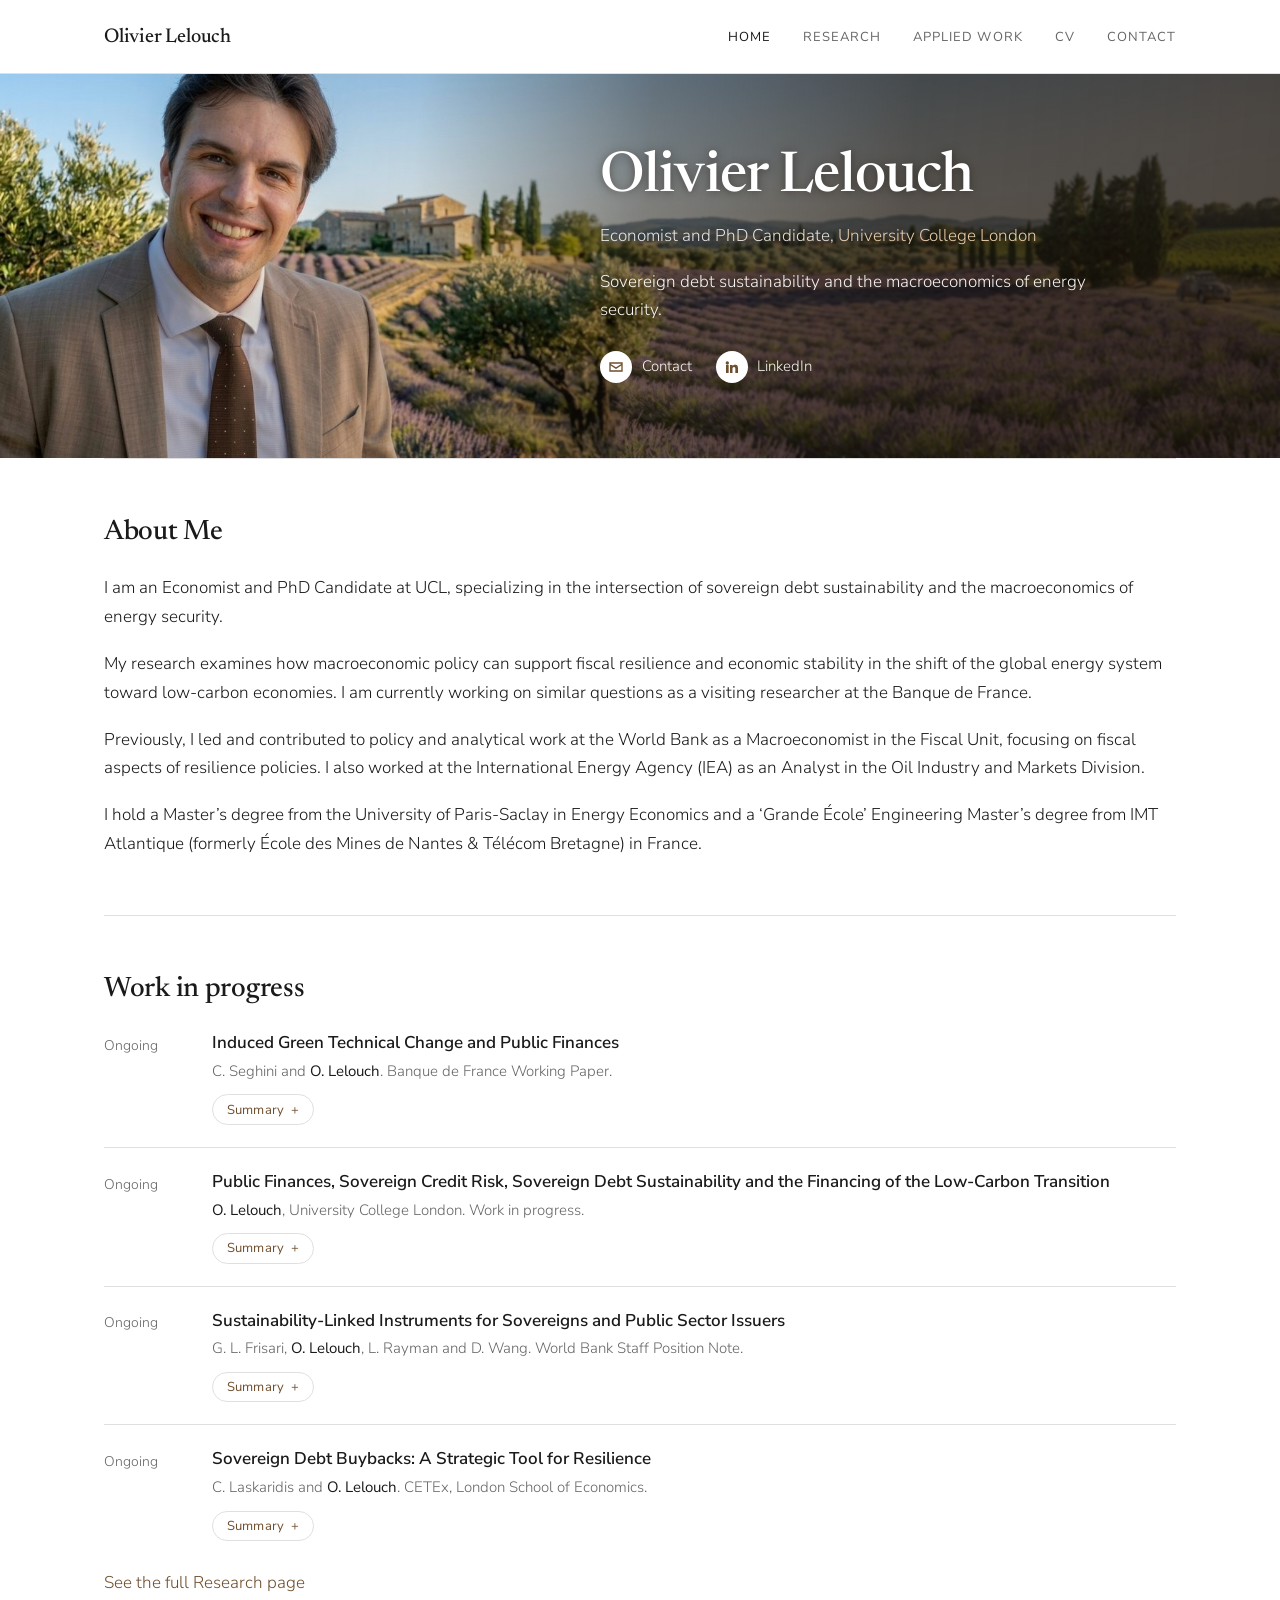
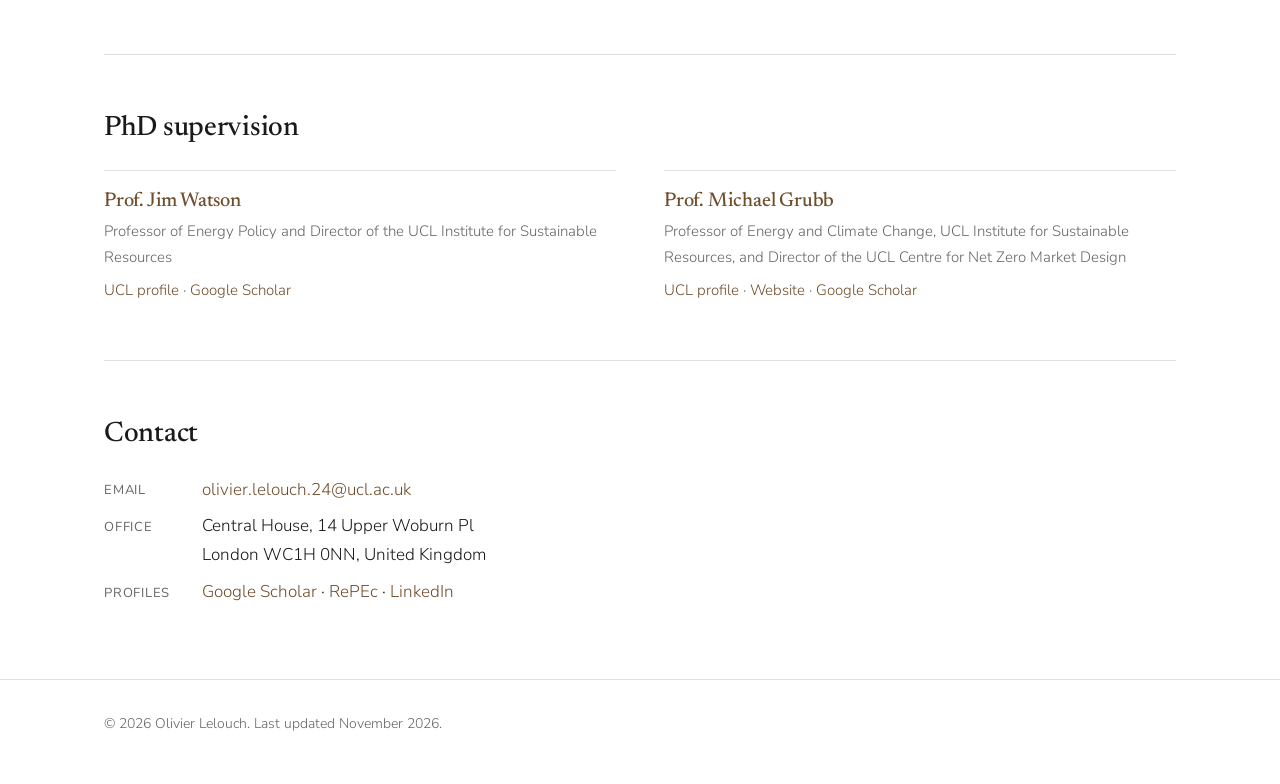
==== index.html @ c1f8f08b "Restore sole-author paper title Co-Authored-By: Claude Sonnet 5.5 <noreply@anthropic.com> Claude-Ses" ====
<!doctype html>
<html lang="en">
<head>
<meta charset="utf-8">
<meta name="viewport" content="width=device-width, initial-scale=1">
<title>Olivier Lelouch, Economist</title>
<meta name="description" content="Olivier Lelouch is an economist and PhD candidate at University College London (UCL) working on sovereign debt sustainability and the macroeconomics of energy security, formerly at the World Bank and the IEA.">
<link rel="canonical" href="https://olivierlelouch.github.io/">
<meta name="author" content="Olivier Lelouch">
<meta property="og:type" content="website">
<meta property="og:site_name" content="Olivier Lelouch">
<meta property="og:title" content="Olivier Lelouch, Economist">
<meta property="og:description" content="Olivier Lelouch is an economist and PhD candidate at University College London (UCL) working on sovereign debt sustainability and the macroeconomics of energy security, formerly at the World Bank and the IEA.">
<meta property="og:url" content="https://olivierlelouch.github.io/">
<meta property="og:image" content="https://olivierlelouch.github.io/assets/og-image.jpg">
<meta property="og:image:width" content="1200">
<meta property="og:image:height" content="630">
<meta property="og:image:alt" content="Olivier Lelouch">
<meta property="og:locale" content="en_GB">
<meta name="twitter:card" content="summary_large_image">
<link rel="icon" href="favicon.ico" sizes="48x48">
<link rel="icon" href="favicon.svg" type="image/svg+xml">
<link rel="apple-touch-icon" href="apple-touch-icon.png">
<script type="application/ld+json">
[
 {
  "@context": "https://schema.org",
  "@type": "Person",
  "@id": "https://olivierlelouch.github.io/#person",
  "name": "Olivier Lelouch",
  "url": "https://olivierlelouch.github.io/",
  "image": "https://olivierlelouch.github.io/assets/og-image.jpg",
  "jobTitle": "Economist and PhD Candidate",
  "description": "Economist working on sovereign debt sustainability and the macroeconomics of energy security.",
  "affiliation": [
   {
    "@type": "CollegeOrUniversity",
    "name": "University College London",
    "url": "https://www.ucl.ac.uk/"
   }
  ],
  "alumniOf": [
   {
    "@type": "CollegeOrUniversity",
    "name": "Université Paris-Saclay"
   },
   {
    "@type": "CollegeOrUniversity",
    "name": "IMT Atlantique"
   }
  ],
  "email": "mailto:olivier.lelouch.24@ucl.ac.uk",
  "knowsAbout": [
   "Sovereign debt sustainability",
   "Macroeconomics of the energy transition",
   "Public finance",
   "Climate finance",
   "Energy security",
   "Sovereign finance",
   "Energy economics"
  ],
  "sameAs": [
   "https://www.linkedin.com/in/olivier-lelouch",
   "https://scholar.google.com/citations?user=XMg1V5cAAAAJ"
  ]
 },
 {
  "@context": "https://schema.org",
  "@type": "WebSite",
  "name": "Olivier Lelouch",
  "url": "https://olivierlelouch.github.io/",
  "author": {
   "@id": "https://olivierlelouch.github.io/#person"
  }
 }
]
</script>
<link rel="preconnect" href="https://fonts.googleapis.com">
<link rel="preconnect" href="https://fonts.gstatic.com" crossorigin>
<link rel="stylesheet" href="https://fonts.googleapis.com/css2?family=Nunito+Sans:wght@300;400;600&family=Newsreader:opsz,wght@6..72,400;6..72,500&display=swap">
<link rel="stylesheet" href="style.css">
</head>
<body class="wide">

<div class="nav-sentinel"></div>
<header class="nav">
  <div class="frame">
    <a class="wordmark" href="index.html">Olivier Lelouch</a>
    <nav aria-label="Main">
      <a href="index.html" aria-current="page">Home</a>
      <a href="research.html">Research</a>
      <a href="applied-work.html">Applied work</a>
      <a href="cv.html">CV</a>
      <a href="#contact">Contact</a>
    </nav>
  </div>
</header>

<main>

  <section class="ribbon" aria-label="Profile">
    <img class="ribbon-bg" src="assets/photo.jpg" alt="Olivier Lelouch" width="1792" height="592">
    <div class="frame ribbon-inner">
      <div class="ribbon-text">
        <h1>Olivier Lelouch</h1>
        <p class="title">Economist and PhD Candidate, <a href="https://www.ucl.ac.uk/">University College London</a></p>
        <p class="blurb">Sovereign debt sustainability and the macroeconomics of energy security.</p>
        <div class="cta">
          <a class="icon-link" href="mailto:olivier.lelouch.24@ucl.ac.uk">
            <span class="icon" aria-hidden="true"><svg viewBox="0 0 24 24"><path d="M2 5h20v14H2V5zm2 2v.5l8 5 8-5V7H4zm16 10V9.9l-8 5-8-5V17h16z"/></svg></span>
            Contact
          </a>
          <a class="icon-link" href="https://www.linkedin.com/in/olivier-lelouch" rel="me">
            <span class="icon" aria-hidden="true"><svg viewBox="0 0 24 24"><path d="M4.98 3.5a2.5 2.5 0 11-.02 5 2.5 2.5 0 01.02-5zM3 9h4v12H3V9zm6 0h3.8v1.7h.05c.53-.95 1.83-1.95 3.75-1.95C20.5 8.75 21 11.4 21 14.3V21h-4v-5.9c0-1.4-.03-3.2-2-3.2-2 0-2.3 1.5-2.3 3.1V21H9V9z"/></svg></span>
            LinkedIn
          </a>
        </div>
      </div>
    </div>
  </section>

  <div class="frame">
    <section class="block">
      <div class="col">
        <h2>About Me</h2>
        <p>I am an Economist and PhD Candidate at UCL, specializing in the intersection of sovereign debt sustainability and the macroeconomics of energy security.</p>
        <p>My research examines how macroeconomic policy can support fiscal resilience and economic stability in the shift of the global energy system toward low-carbon economies. I am currently working on similar questions as a visiting researcher at the Banque de France.</p>
        <p>Previously, I led and contributed to policy and analytical work at the World Bank as a Macroeconomist in the Fiscal Unit, focusing on fiscal aspects of resilience policies. I also worked at the International Energy Agency (IEA) as an Analyst in the Oil Industry and Markets Division.</p>
        <p>I hold a Master’s degree from the University of Paris-Saclay in Energy Economics and a ‘Grande École’ Engineering Master’s degree from IMT Atlantique (formerly École des Mines de Nantes &amp; Télécom Bretagne) in France.</p>
      </div>
    </section>

    <section class="block">
      <div class="col">
        <h2>Work in progress</h2>
        <ul class="pubs">
          <li>
            <span class="pub-year">Ongoing</span>
            <div class="pub-body">
              <h3>Induced Green Technical Change and Public Finances</h3>
              <p class="pub-meta">C. Seghini and <span class="me">O. Lelouch</span>. Banque de France Working Paper.</p>
              <details class="pub-more"><summary>Summary</summary><p class="pub-summary">Studies how endogenous green technical change shapes a shift in the energy mix, and what that shift does to public finances and sovereign risk. It compares policies that encourage green research and development directly, through subsidies, tax credits and public R&amp;D, with those that do so indirectly, through the carbon price, deployment subsidies and the use of carbon revenue. The starting point is the estimated closed-economy New Keynesian model of Seghini and Dees (2026), which includes green and fossil energy and sovereign default risk; the experiment replaces its temporary carbon tax shock with a permanent increase in the carbon tax from one steady state to another. The extension is designed to be portable, adding few enough equations to carry over to GMMET, the institutional benchmark model.</p></details>
            </div>
          </li>
          <li>
            <span class="pub-year">Ongoing</span>
            <div class="pub-body">
              <h3>Public Finances, Sovereign Credit Risk, Sovereign Debt Sustainability and the Financing of the Low-Carbon Transition</h3>
              <p class="pub-meta"><span class="me">O. Lelouch</span>, University College London. Work in progress.</p>
              <details class="pub-more"><summary>Summary</summary><p class="pub-summary">The MINDSET model is structurally designed for capturing transmission channels and transition risks associated with energy policy shifts. It combines the strengths of input-output analysis with those of a demand-led macro-econometric model: the multi-regional input-output network links sectors and regions, while the macro-econometric equations determine the behavioural dynamics of final demand. MINDSET captures most economic costs associated with energy and carbon policies, the overall financial impact through credit availability, and macroeconomic impacts through losses in aggregate demand. It is enhanced with a sovereign debt default model, based on Bassa and Cont (2025) and Seghini and Dees (2025), in which sovereign default probability spreads through the economy via a feedback loop in the private sector lending rate. Carbon pricing policies and public energy investment are assessed.</p></details>
            </div>
          </li>
          <li>
            <span class="pub-year">Ongoing</span>
            <div class="pub-body">
              <h3>Sustainability-Linked Instruments for Sovereigns and Public Sector Issuers</h3>
              <p class="pub-meta">G. L. Frisari, <span class="me">O. Lelouch</span>, L. Rayman and D. Wang. World Bank Staff Position Note.</p>
              <details class="pub-more"><summary>Summary</summary><p class="pub-summary">Sets out the World Bank&rsquo;s approach to assessing and structuring sustainability-linked finance, in which financial terms depend on the issuer meeting environmental, social or governance targets rather than on how the proceeds are spent. The note weighs the flexibility these instruments offer fiscally constrained sovereigns against their structuring costs and their risk of fragmenting the yield curve, and identifies the preconditions for successful issuance. It then covers the selection of financially material indicators and ambitious targets, credit enhancement and payoff design, drawing on examples from Chile, Uruguay and Barbados.</p></details>
            </div>
          </li>
          <li>
            <span class="pub-year">Ongoing</span>
            <div class="pub-body">
              <h3>Sovereign Debt Buybacks: A Strategic Tool for Resilience</h3>
              <p class="pub-meta">C. Laskaridis and <span class="me">O. Lelouch</span>. CETEx, London School of Economics.</p>
              <details class="pub-more"><summary>Summary</summary><p class="pub-summary">Sovereign debt buybacks have returned to the agenda as a response to debt distress in low- and middle-income countries, and new types of buyback such as debt swaps, including recent deals in Ecuador and Barbados, are at their core buyback transactions financed with guarantees from multilateral development banks. As scrutiny of these swaps grows, the paper draws on decades of experience with sovereign debt buybacks to extract lessons on their potential effectiveness and pitfalls.</p></details>
            </div>
          </li>
        </ul>
        <p style="margin-top:1.75rem"><a href="research.html">See the full Research page</a></p>
      </div>
    </section>

    <section class="block">
      <div class="col">
        <h2>PhD supervision</h2>
        <ul class="people">
          <li>
            <h3><a href="https://profiles.ucl.ac.uk/67127-jim-watson" target="_blank" rel="noopener">Prof. Jim Watson</a></h3>
            <p class="person-role">Professor of Energy Policy and Director of the UCL Institute for Sustainable Resources</p>
            <p class="person-links"><a href="https://profiles.ucl.ac.uk/67127-jim-watson" target="_blank" rel="noopener">UCL profile</a> · <a href="https://scholar.google.com/citations?user=S2Cl1UgAAAAJ&amp;hl=en" target="_blank" rel="noopener">Google Scholar</a></p>
          </li>
          <li>
            <h3><a href="https://profiles.ucl.ac.uk/45238-michael-grubb" target="_blank" rel="noopener">Prof. Michael Grubb</a></h3>
            <p class="person-role">Professor of Energy and Climate Change, UCL Institute for Sustainable Resources, and Director of the UCL Centre for Net Zero Market Design</p>
            <p class="person-links"><a href="https://profiles.ucl.ac.uk/45238-michael-grubb" target="_blank" rel="noopener">UCL profile</a> · <a href="https://profmichaelgrubb.com/" target="_blank" rel="noopener">Website</a> · <a href="https://scholar.google.com/citations?user=1Fp2oo0AAAAJ&amp;hl=en" target="_blank" rel="noopener">Google Scholar</a></p>
          </li>
        </ul>
      </div>
    </section>

    <section class="block" id="contact">
      <div class="col">
        <h2>Contact</h2>
        <dl class="facts">
          <dt>Email</dt><dd><a href="mailto:olivier.lelouch.24@ucl.ac.uk">olivier.lelouch.24@ucl.ac.uk</a></dd>
          <dt>Office</dt><dd>Central House, 14 Upper Woburn Pl<br>London WC1H 0NN, United Kingdom</dd>
          <dt>Profiles</dt><dd><a href="https://scholar.google.com/citations?hl=en&amp;user=XMg1V5cAAAAJ" rel="me">Google Scholar</a> · <a href="#">RePEc</a> · <a href="https://www.linkedin.com/in/olivier-lelouch" rel="me">LinkedIn</a></dd>
        </dl>
      </div>
    </section>
  </div>

</main>

<footer class="footer">
  <div class="frame">© 2026 Olivier Lelouch. Last updated November 2026.</div>
</footer>

<script src="site.js"></script>
</body>
</html>
---- style.css ----
/* ── Tokens ── */
:root {
  --bg: #ffffff;
  --fg: #1a1a1a;
  --muted: #666666;
  --rule: #e0e0e0;
  /* Accent keyed to the suit in the hero photograph (sampled ~#ad8766, hue 28),
     darkened until it clears 7:1 against white so links stay easy to read. */
  --link: #6f4e2d;
  --serif: "Newsreader", Georgia, "Times New Roman", serif;
  --sans: "Nunito Sans", "Avenir Next", Avenir, "Helvetica Neue", Arial, sans-serif;
  color-scheme: light;
}

* { box-sizing: border-box; }
html {
  -webkit-text-size-adjust: 100%;
  scroll-behavior: smooth;
  /* keeps anchor targets clear of the sticky ribbon */
  scroll-padding-top: 6rem;
}
body {
  margin: 0;
  background: var(--bg);
  color: var(--fg);
  font-family: var(--sans);
  font-size: 1.0625rem;
  font-weight: 300;
  line-height: 1.7;
  -webkit-font-smoothing: antialiased;
}
a { color: var(--link); text-decoration: none; }
a:hover { text-decoration: underline; text-underline-offset: 2px; }
a:focus-visible { outline: 2px solid var(--link); outline-offset: 2px; }

/* Outer page frame and inner text column */
.frame { max-width: 71rem; margin: 0 auto; padding-inline: 2rem; }
.col { max-width: 50rem; }
/* Research and Policy lists use the full frame width */
.wide .col { max-width: none; }

/* ── Navigation ribbon ── */
.nav {
  position: sticky;
  top: 0;
  z-index: 20;
  background: var(--bg);
  border-bottom: 1px solid var(--rule);
  transition: box-shadow 0.3s ease;
}
.nav.scrolled { box-shadow: 0 2px 16px rgba(0, 0, 0, 0.09); }
/* sentinel sits above the ribbon; when it scrolls out, the shadow comes in */
.nav-sentinel { height: 1px; }
.nav .frame {
  display: flex;
  flex-wrap: wrap;
  align-items: center;
  justify-content: space-between;
  gap: 0.5rem 2rem;
  min-height: 4.5rem;
  padding-block: 1rem;
}
.wordmark {
  font-family: var(--serif);
  font-size: 1.25rem;
  font-weight: 500;
  color: var(--fg);
  letter-spacing: -0.01em;
}
.wordmark:hover { text-decoration: none; }
.nav nav {
  display: flex;
  flex-wrap: wrap;
  gap: 0.4rem 2rem;
  font-size: 0.8125rem;
  font-weight: 400;
  text-transform: uppercase;
  letter-spacing: 0.08em;
}
.nav nav a { color: var(--muted); }
.nav nav a:hover { color: var(--fg); text-decoration: none; }
.nav nav a[aria-current="page"] { color: var(--fg); }

/* ── Hero ── */
/* The photograph is a wide scene (1792x592, about 3:1), so it fills the band
   and the words sit over the lavender on the right. A scrim darkens only that
   side and stays clear over him on the left. At a 1280px window the photo's
   own proportions give about 423px against the band's 384px, so a strip of
   lavender is trimmed off the bottom;
   wider windows lose some of the bottom, never the top. */
.ribbon {
  position: relative;
  isolation: isolate;
  overflow: hidden;
  background: #140e09;
  color: #ffffff;
}
.ribbon-bg {
  position: absolute;
  inset: 0;
  z-index: -2;
  width: 100%;
  height: 100%;
  object-fit: cover;
  /* pinned to the top left: his hair touches the source's top edge and his
     shoulder its left edge, so any trimming comes off the right or bottom */
  object-position: left top;
  display: block;
}
/* the background behind the words is lightly blurred, to about the softness
   of the out-of-focus scenery on the left, ramping in from the
   middle so he stays sharp on the left; it sits under the scrim */
.ribbon::before {
  content: "";
  position: absolute;
  inset: 0;
  z-index: -1;
  -webkit-backdrop-filter: blur(0.8px);
  backdrop-filter: blur(0.8px);
  -webkit-mask-image: linear-gradient(90deg, transparent 38%, #000 60%);
  mask-image: linear-gradient(90deg, transparent 38%, #000 60%);
}
.ribbon::after {
  content: "";
  position: absolute;
  inset: 0;
  z-index: -1;
  background: linear-gradient(95deg,
    rgba(26, 18, 11, 0) 0%,
    rgba(26, 18, 11, 0.1) 32%,
    rgba(26, 18, 11, 0.5) 50%,
    rgba(26, 18, 11, 0.72) 70%,
    rgba(26, 18, 11, 0.78) 100%);
}
.ribbon-inner {
  display: grid;
  grid-template-columns: 1fr minmax(0, 36rem);
  align-items: center;
  /* 384px up to a typical laptop; on bigger screens the band grows with the
     window so the photo isn't zoomed into a close-up of his face */
  min-height: clamp(24rem, 22vw, 36rem);
}
.ribbon-text {
  grid-column: 2;
  min-width: 0;
  padding-block: 2.5rem;
  text-shadow: 0 1px 10px rgba(26, 18, 11, 0.5);
}
.ribbon-text h1 {
  font-family: var(--serif);
  font-size: 3.5rem;
  font-weight: 500;
  line-height: 1.06;
  letter-spacing: -0.015em;
  margin: 0 0 0.9rem;
  color: #ffffff;
  text-wrap: balance;
}
.ribbon-text .title {
  font-size: 1.0625rem;
  line-height: 1.5;
  color: rgba(255, 255, 255, 0.86);
  margin: 0 0 1.25rem;
}
/* the one link in the band: a light lavender, since the navy-on-white accent
   would disappear against the photograph */
.ribbon-text .title a { color: #e8cdaa; }
.ribbon-text .blurb {
  font-size: 1.0625rem;
  line-height: 1.6;
  color: rgba(255, 255, 255, 0.95);
  margin: 0;
  max-width: 34rem;
}

.cta {
  display: flex;
  flex-wrap: wrap;
  align-items: center;
  gap: 1.5rem;
  margin-top: 1.75rem;
}
.icon-link {
  display: inline-flex;
  align-items: center;
  gap: 0.6rem;
  color: rgba(255, 255, 255, 0.95);
  font-size: 0.9375rem;
}
.icon-link:hover { color: #ffffff; text-decoration: none; }
.icon-link .icon {
  flex: none;
  width: 2rem;
  height: 2rem;
  border-radius: 50%;
  background: #ffffff;
  display: inline-flex;
  align-items: center;
  justify-content: center;
}
.icon-link .icon svg { width: 1rem; height: 1rem; fill: var(--link); display: block; }

/* ── Sections ── */
section.block {
  border-top: 1px solid var(--rule);
  padding-block: 3.5rem;
}
section.block:last-of-type { padding-bottom: 4.5rem; }
h2 {
  font-family: var(--serif);
  font-size: 1.75rem;
  font-weight: 500;
  line-height: 1.25;
  letter-spacing: -0.01em;
  margin: 0 0 1.5rem;
  text-wrap: balance;
}
h3 { font-size: 1.0625rem; font-weight: 600; margin: 0; line-height: 1.4; }
p { margin: 0 0 1.125rem; }
p:last-child { margin-bottom: 0; }
.placeholder { color: var(--muted); font-style: italic; }

/* Expertise — plain stacked lines, no bullets */
.expertise { list-style: none; margin: 0; padding: 0; }
.expertise li {
  border-bottom: 1px solid var(--rule);
  padding-block: 0.875rem;
  font-size: 1.0625rem;
}
.expertise li:first-child { padding-top: 0; }
.expertise li:last-child { border-bottom: none; }

/* Publications — year label left, title and meta right */
.pubs { list-style: none; margin: 0; padding: 0; }
.pubs li {
  display: grid;
  grid-template-columns: 5rem 1fr;
  gap: 0 1.75rem;
  border-bottom: 1px solid var(--rule);
  padding-block: 1.375rem;
}
.pubs li:first-child { padding-top: 0; }
.pubs li:last-child { border-bottom: none; padding-bottom: 0; }
.pub-year {
  font-size: 0.875rem;
  color: var(--muted);
  font-variant-numeric: tabular-nums;
  padding-top: 0.2em;
}
.pub-body { min-width: 0; }
.pub-body h3 a { color: var(--fg); }
.pub-body h3 a:hover { color: var(--link); }
.pub-meta { color: var(--muted); font-size: 0.9375rem; margin: 0.25rem 0 0; }
.pub-links {
  display: flex;
  flex-wrap: wrap;
  gap: 0.25rem 1.25rem;
  font-size: 0.875rem;
  margin: 0.5rem 0 0;
}
.pub-meta .me { color: var(--fg); font-weight: 400; }
.pub-summary { margin: 0.625rem 0 0; font-size: 0.9375rem; line-height: 1.6; }
.pubs.with-covers li { grid-template-columns: 5rem 5.5rem 1fr; }
.pub-cover { display: block; align-self: start; }
.pub-cover img {
  display: block;
  width: 100%;
  height: auto;
  border: 1px solid var(--rule);
  box-shadow: 0 1px 4px rgba(0, 0, 0, 0.08);
  transition: box-shadow 0.2s ease;
}
.pub-cover:hover img { box-shadow: 0 3px 12px rgba(0, 0, 0, 0.16); }
.pub-cover-missing {
  aspect-ratio: 1 / 1.414;
  border: 1px dashed var(--rule);
  display: flex;
  align-items: center;
  justify-content: center;
  font-size: 0.75rem;
}
.pub-trans { font-weight: 300; color: var(--muted); }
.pub-body details { margin-top: 0.5rem; }
.pub-body summary { cursor: pointer; color: var(--link); font-size: 0.875rem; }
.pub-body details p { margin: 0.625rem 0 0; font-size: 0.9375rem; }

/* Named people (PhD supervisors) — side by side, no card chrome */
.people {
  list-style: none;
  margin: 0;
  padding: 0;
  display: grid;
  grid-template-columns: repeat(auto-fit, minmax(16rem, 1fr));
  gap: 1.5rem 3rem;
}
.people li {
  border-top: 1px solid var(--rule);
  padding-top: 1rem;
}
.people h3 {
  font-family: var(--serif);
  font-size: 1.25rem;
  font-weight: 500;
  letter-spacing: -0.01em;
}
.person-role {
  margin: 0.25rem 0 0;
  font-size: 0.9375rem;
  color: var(--muted);
}
.person-links {
  margin: 0.5rem 0 0;
  font-size: 0.9375rem;
  color: var(--muted);
}

/* Dated entries (teaching, CV) — the label column takes a term as well as a year */
.entries { list-style: none; margin: 0; padding: 0; }
.entries li {
  display: grid;
  grid-template-columns: 9.5rem 1fr;
  gap: 0 1.75rem;
  border-bottom: 1px solid var(--rule);
  padding-block: 1.125rem;
}
.entries li:first-child { padding-top: 0; }
.entries li:last-child { border-bottom: none; padding-bottom: 0; }
.entry-year {
  font-size: 1rem;
  color: var(--muted);
  font-variant-numeric: tabular-nums;
  padding-top: 0.15em;
}
.entry-body { min-width: 0; }
.entry-body h3 { font-size: 1.1875rem; }
.entry-body .where { color: var(--muted); font-size: 1.0625rem; margin: 0.25rem 0 0; }
/* short bullet points under a CV entry; they sit inside .entries li, so they
   undo its grid, rule and padding */
.entries .entry-notes { margin: 0.5rem 0 0; padding-left: 1.1rem; font-size: 1.0625rem; }
.entries .entry-notes li { display: list-item; border: 0; padding: 0; margin: 0.2rem 0 0; }

.button {
  display: inline-block;
  padding: 0.6rem 1.25rem;
  border: 1px solid var(--link);
  color: var(--link);
  font-size: 0.875rem;
  letter-spacing: 0.04em;
  text-transform: uppercase;
}
.button:hover { background: var(--link); color: #ffffff; text-decoration: none; }
.button.placeholder { border-color: var(--rule); color: var(--muted); font-style: italic; text-transform: none; letter-spacing: 0; cursor: default; }

/* Contact facts */
.facts {
  display: grid;
  grid-template-columns: max-content 1fr;
  gap: 0.5rem 2rem;
  margin: 0;
  font-size: 1.0625rem;
}
.facts dt {
  font-size: 0.8125rem;
  font-weight: 400;
  text-transform: uppercase;
  letter-spacing: 0.06em;
  color: var(--muted);
  padding-top: 0.3em;
}
.facts dd { margin: 0; overflow-wrap: anywhere; }

/* Inner page heading */
.page-head { padding-block: 3.5rem 0; }
.page-head h1 {
  font-family: var(--serif);
  font-size: 2.75rem;
  font-weight: 400;
  line-height: 1.1;
  letter-spacing: -0.015em;
  margin: 0 0 0.75rem;
}
.page-head .lede { font-size: 1.125rem; color: var(--muted); margin: 0; }

/* ── Footer ── */
.footer {
  border-top: 1px solid var(--rule);
  color: var(--muted);
  font-size: 0.875rem;
}
.footer .frame { padding-block: 2rem 3rem; }

/* ── Responsive ── */
/* Big screens: everything is sized in rem, so raising the base size scales
   the whole layout, column width and type together, instead of leaving a
   1136px column marooned in the middle of the monitor. Media queries in rem
   still measure against the browser default, so the phone layouts are
   unaffected. */
@media (min-width: 1600px) { html { font-size: 112.5%; } }
@media (min-width: 2200px) { html { font-size: 125%; } }
@media (max-width: 60rem) {
  .ribbon-inner { grid-template-columns: 1fr minmax(0, 28rem); min-height: 20rem; }
  .ribbon-text h1 { font-size: 2.875rem; }
}
@media (max-width: 46rem) {
  .frame { padding-inline: 1.5rem; }
  .ribbon-inner {
    grid-template-columns: 1fr;
    align-items: end;
    /* tall enough that the words sit under him rather than across his face;
       below that height the text block rides up over it */
    min-height: 33rem;
  }
  .ribbon-text { grid-column: 1; padding-block: 2rem 2.5rem; }
  /* no room beside him on a phone, so the scrim runs bottom-up instead */
  .ribbon-bg { object-position: 7% center; }
  .ribbon::before { display: none; }
  .ribbon::after {
    background: linear-gradient(180deg,
      rgba(26, 18, 11, 0.15) 0%,
      rgba(26, 18, 11, 0.5) 45%,
      rgba(26, 18, 11, 0.84) 100%);
  }
  .ribbon-text h1 { font-size: 2.375rem; }
  section.block { padding-block: 2.75rem; }
  h2 { font-size: 1.5rem; }
  .page-head h1 { font-size: 2.125rem; }
  .pubs li, .entries li, .pubs.with-covers li { grid-template-columns: 1fr; gap: 0.35rem; }
  .pub-cover { width: 6rem; margin-block: 0.25rem 0.5rem; }
  .pub-year, .entry-year { padding-top: 0; }
  .facts { grid-template-columns: 1fr; gap: 0.15rem; }
  .facts dt { padding-top: 0.75rem; }
}
@media (max-width: 28rem) {
  .ribbon-text h1 { font-size: 2rem; }
}

@media (prefers-reduced-motion: reduce) {
  html { scroll-behavior: auto; }
  .nav, .button { transition: none; }
}

/* "Summary" toggle under each Research / Applied work entry */
.pub-body details.pub-more { margin-top: 0.625rem; }
.pub-more summary {
  display: inline-flex;
  align-items: center;
  gap: 0.4rem;
  list-style: none;
  border: 1px solid var(--rule);
  border-radius: 999px;
  padding: 0.2rem 0.85rem;
  font-size: 0.8125rem;
  font-weight: 400;
  letter-spacing: 0.02em;
  color: var(--link);
  user-select: none;
}
.pub-more summary::-webkit-details-marker { display: none; }
.pub-more summary::after { content: "+"; }
.pub-more[open] summary::after { content: "\2013"; }
.pub-more summary:hover { border-color: var(--link); }
.pub-more .pub-summary { margin-top: 0.625rem; }
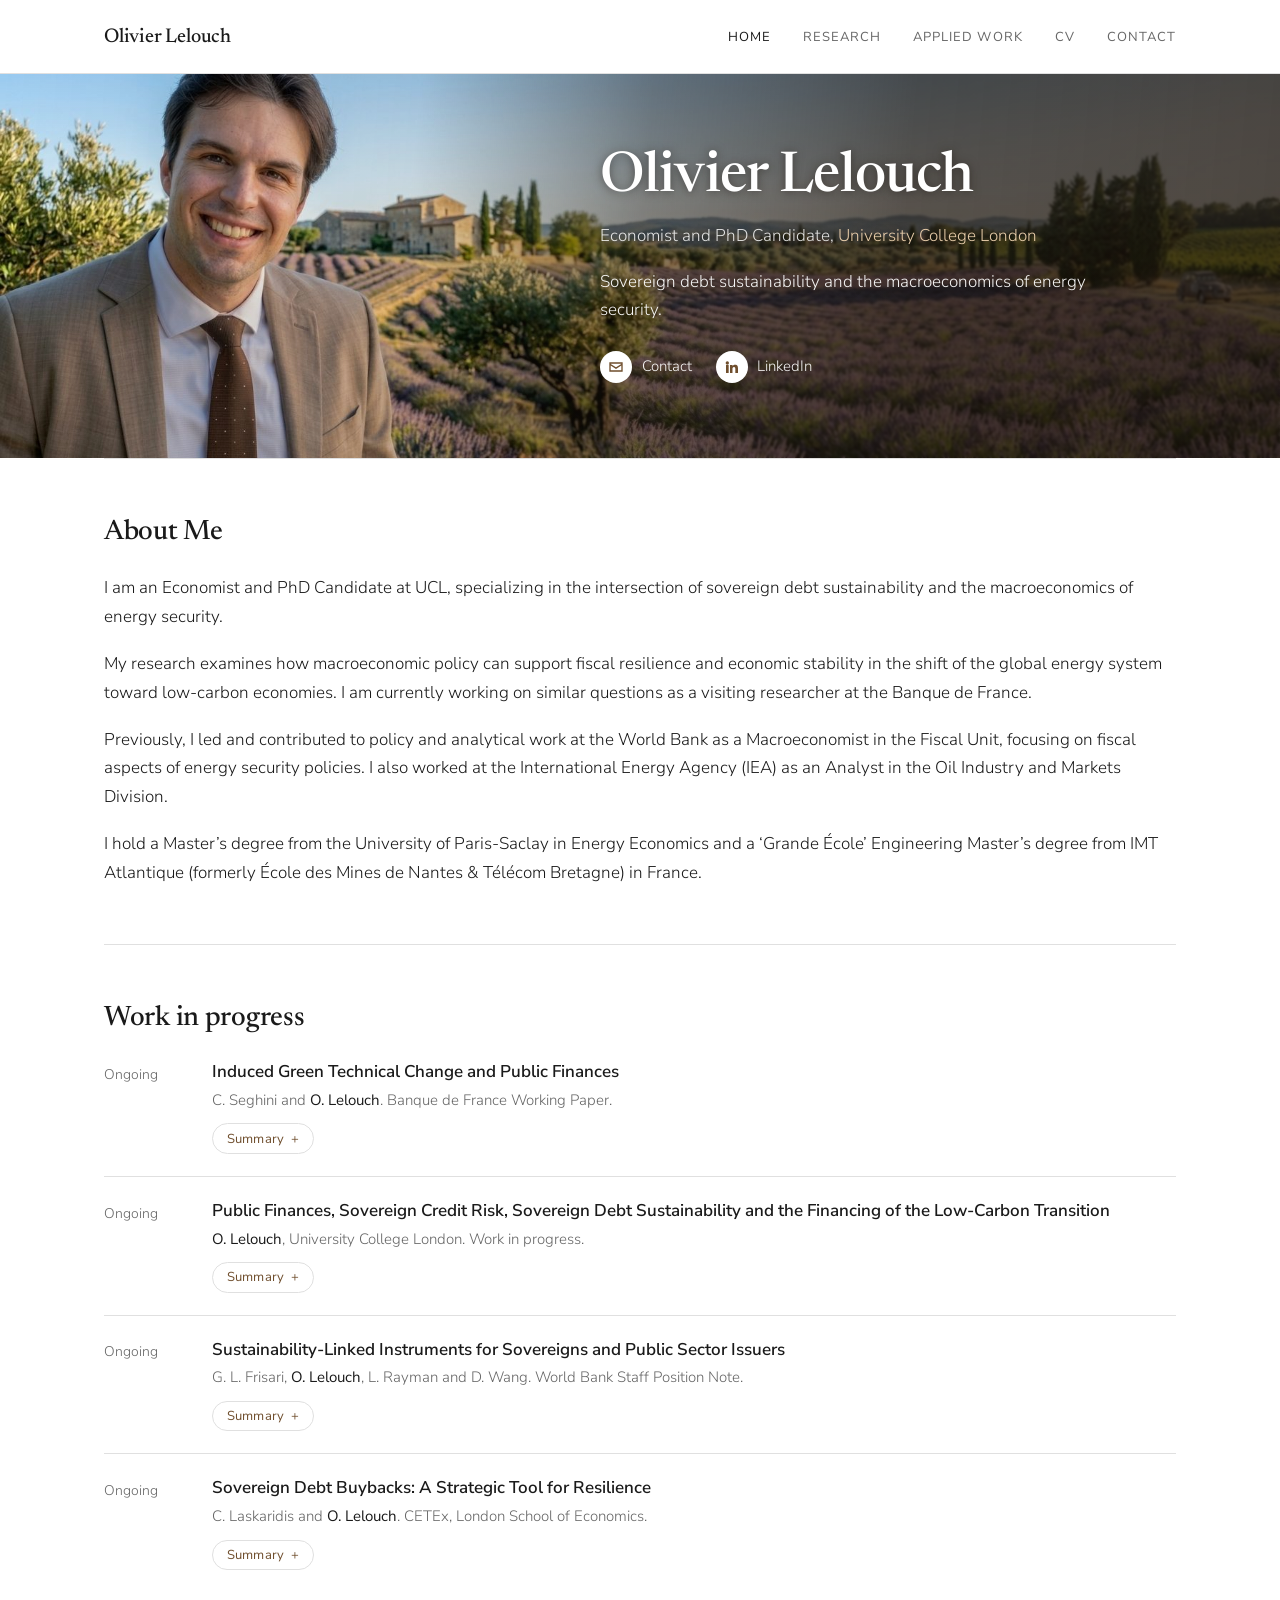
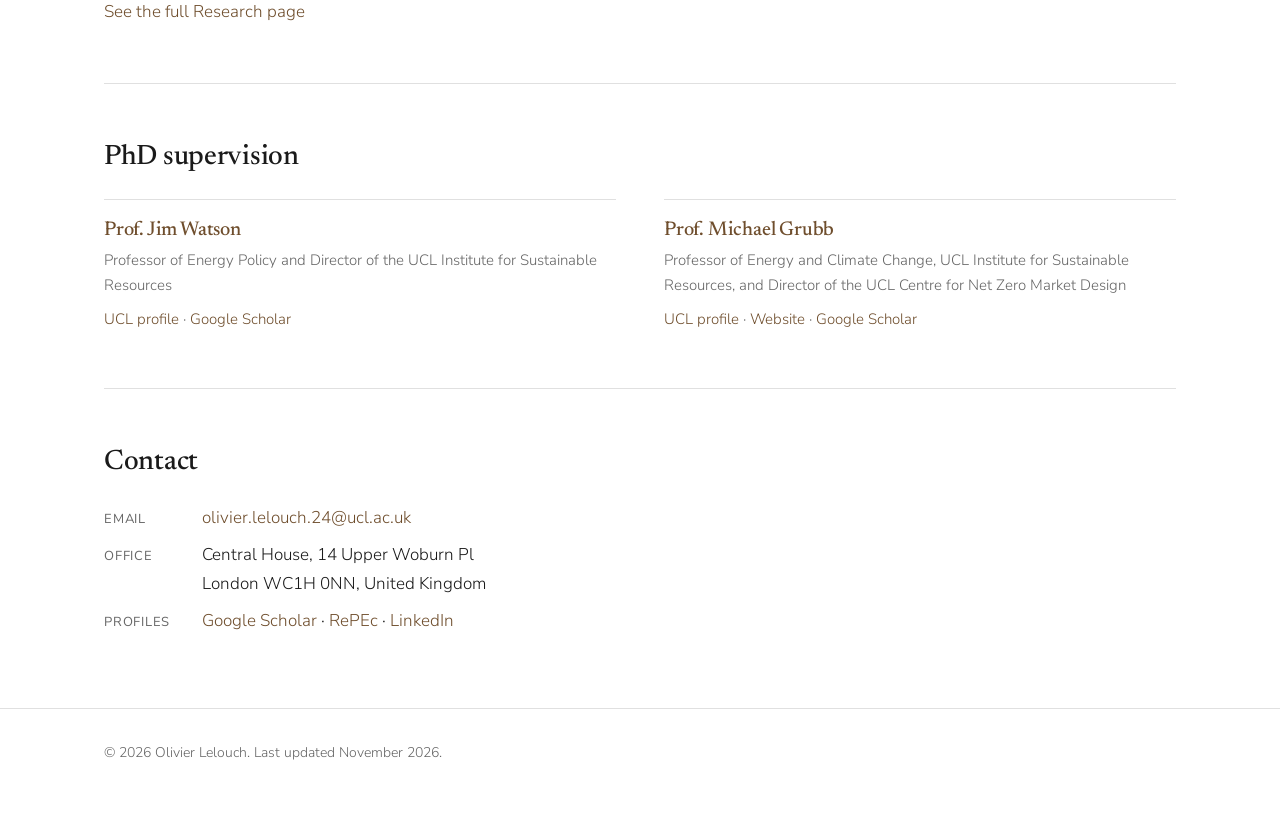
==== commit 99f6f7c7: "Say 'energy security policies' in the About Me Co-Authored-By: Claude Sonnet 5.5 <noreply@anthropic." ====
--- a/index.html
+++ b/index.html
@@ -125,7 +125,7 @@
         <h2>About Me</h2>
         <p>I am an Economist and PhD Candidate at UCL, specializing in the intersection of sovereign debt sustainability and the macroeconomics of energy security.</p>
         <p>My research examines how macroeconomic policy can support fiscal resilience and economic stability in the shift of the global energy system toward low-carbon economies. I am currently working on similar questions as a visiting researcher at the Banque de France.</p>
-        <p>Previously, I led and contributed to policy and analytical work at the World Bank as a Macroeconomist in the Fiscal Unit, focusing on fiscal aspects of resilience policies. I also worked at the International Energy Agency (IEA) as an Analyst in the Oil Industry and Markets Division.</p>
+        <p>Previously, I led and contributed to policy and analytical work at the World Bank as a Macroeconomist in the Fiscal Unit, focusing on fiscal aspects of energy security policies. I also worked at the International Energy Agency (IEA) as an Analyst in the Oil Industry and Markets Division.</p>
         <p>I hold a Master’s degree from the University of Paris-Saclay in Energy Economics and a ‘Grande École’ Engineering Master’s degree from IMT Atlantique (formerly École des Mines de Nantes &amp; Télécom Bretagne) in France.</p>
       </div>
     </section>
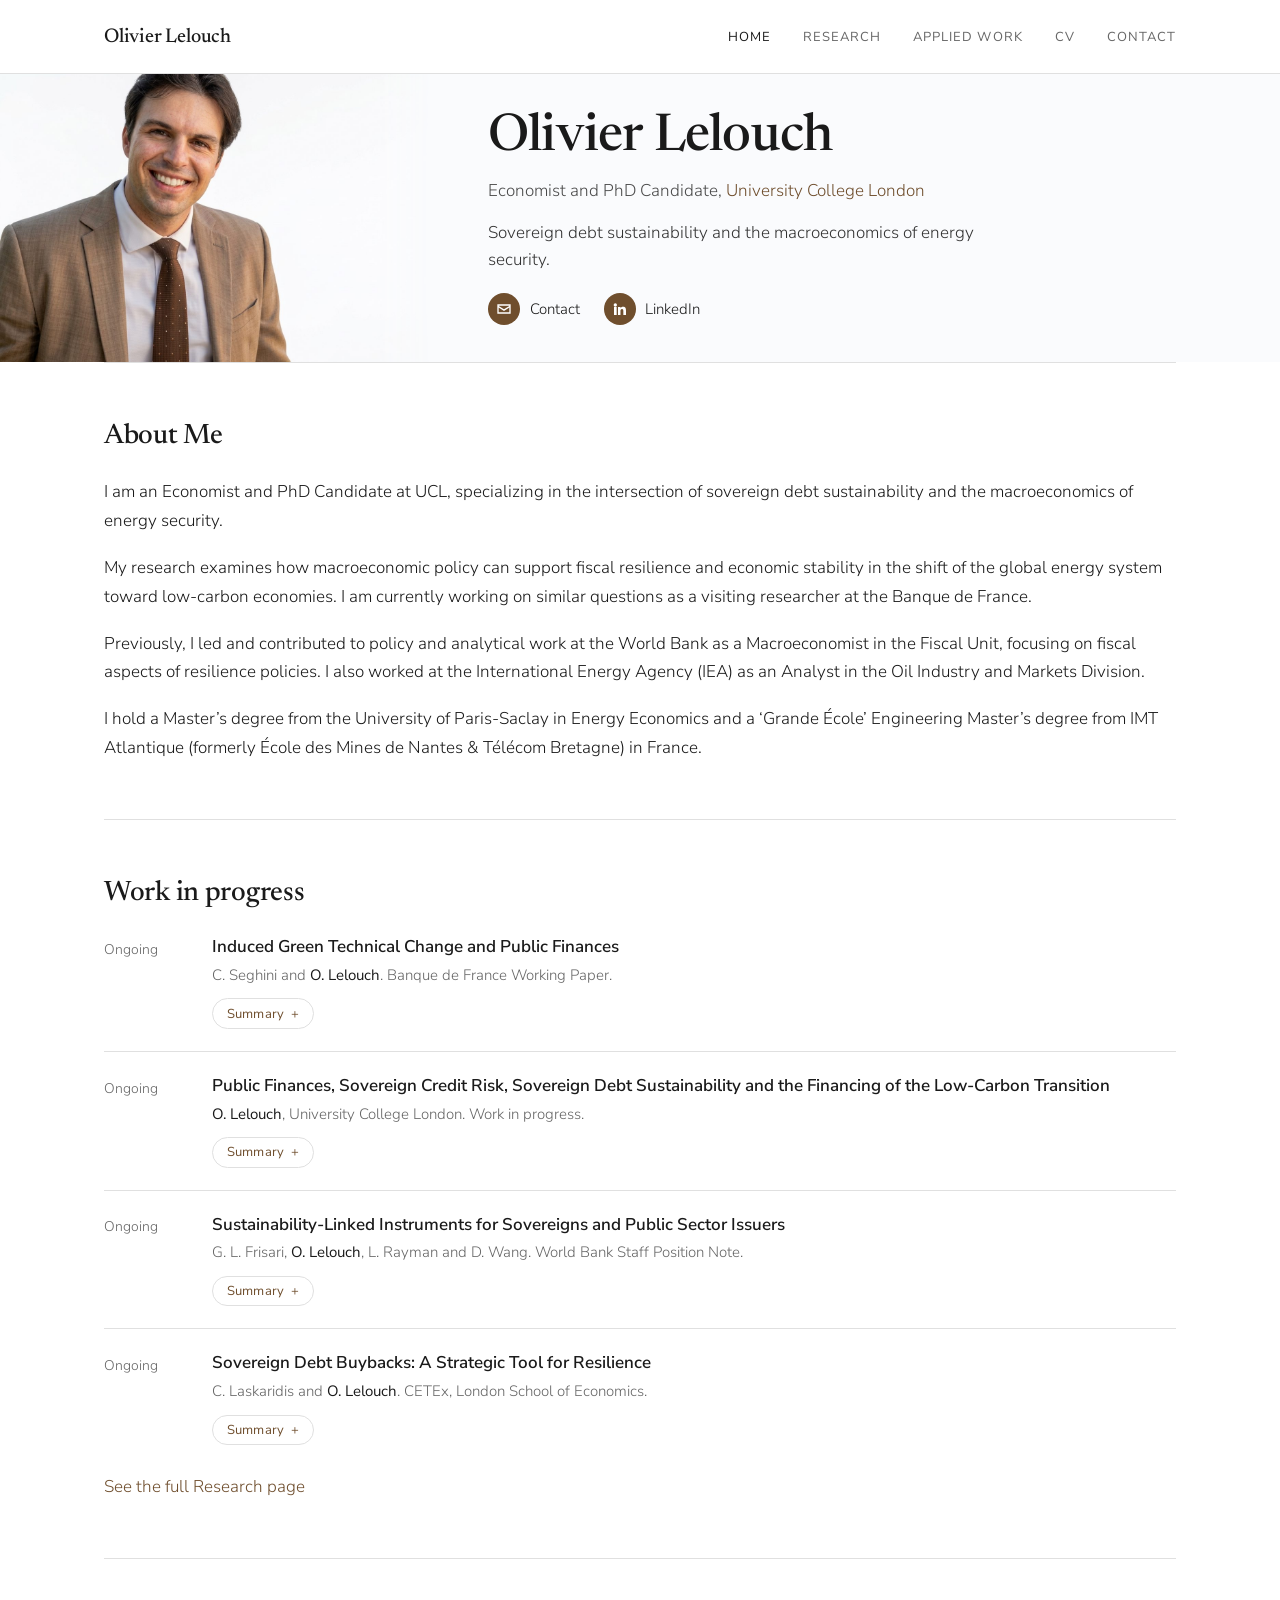
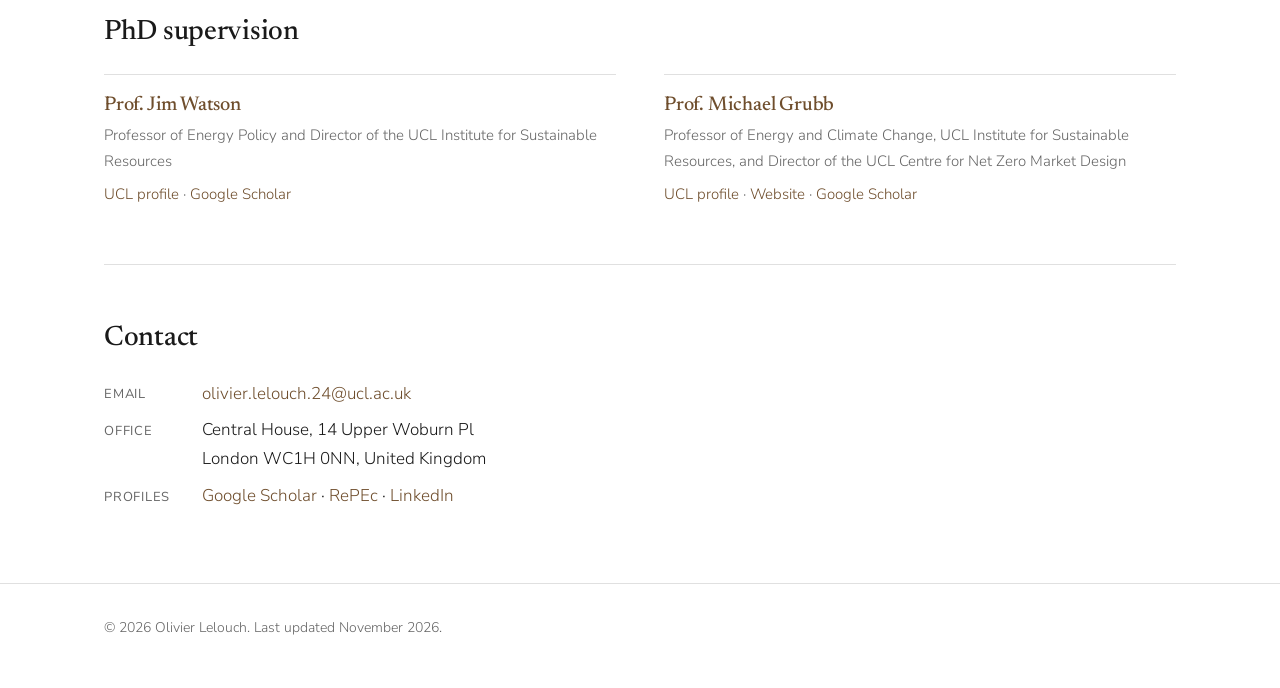
==== commit 781561d6: "Thinner hero banner with the new light-background photo, shown uncropped The band drops from 384px t" ====
--- a/index.html
+++ b/index.html
@@ -99,7 +99,7 @@
 <main>
 
   <section class="ribbon" aria-label="Profile">
-    <img class="ribbon-bg" src="assets/photo.jpg" alt="Olivier Lelouch" width="1792" height="592">
+    <img class="ribbon-bg" src="assets/photo.jpg" alt="Olivier Lelouch" width="1264" height="842">
     <div class="frame ribbon-inner">
       <div class="ribbon-text">
         <h1>Olivier Lelouch</h1>
@@ -125,7 +125,7 @@
         <h2>About Me</h2>
         <p>I am an Economist and PhD Candidate at UCL, specializing in the intersection of sovereign debt sustainability and the macroeconomics of energy security.</p>
         <p>My research examines how macroeconomic policy can support fiscal resilience and economic stability in the shift of the global energy system toward low-carbon economies. I am currently working on similar questions as a visiting researcher at the Banque de France.</p>
-        <p>Previously, I led and contributed to policy and analytical work at the World Bank as a Macroeconomist in the Fiscal Unit, focusing on fiscal aspects of energy security policies. I also worked at the International Energy Agency (IEA) as an Analyst in the Oil Industry and Markets Division.</p>
+        <p>Previously, I led and contributed to policy and analytical work at the World Bank as a Macroeconomist in the Fiscal Unit, focusing on fiscal aspects of resilience policies. I also worked at the International Energy Agency (IEA) as an Analyst in the Oil Industry and Markets Division.</p>
         <p>I hold a Master’s degree from the University of Paris-Saclay in Energy Economics and a ‘Grande École’ Engineering Master’s degree from IMT Atlantique (formerly École des Mines de Nantes &amp; Télécom Bretagne) in France.</p>
       </div>
     </section>
--- a/style.css
+++ b/style.css
@@ -82,93 +82,74 @@
 .nav nav a[aria-current="page"] { color: var(--fg); }
 
 /* ── Hero ── */
-/* The photograph is a wide scene (1792x592, about 3:1), so it fills the band
-   and the words sit over the lavender on the right. A scrim darkens only that
-   side and stays clear over him on the left. At a 1280px window the photo's
-   own proportions give about 423px against the band's 384px, so a strip of
-   lavender is trimmed off the bottom;
-   wider windows lose some of the bottom, never the top. */
+/* The photograph (1264x842, 3:2) is a portrait on an almost white backdrop
+   with empty space on his left. It is never cropped: it is shown whole at the
+   band's full height, flush to the left edge, and the band itself is painted
+   the photo's backdrop colour (sampled ~#fafbfd) so the picture's right edge
+   disappears into it. Because nothing is trimmed, the band height alone sets
+   how big he appears. The words sit on the plain backdrop on the right, in
+   dark type. */
 .ribbon {
+  --band-h: clamp(18rem, 16vw, 26rem);
   position: relative;
   isolation: isolate;
   overflow: hidden;
-  background: #140e09;
-  color: #ffffff;
+  background: #fafbfd;
+  color: var(--fg);
 }
 .ribbon-bg {
   position: absolute;
-  inset: 0;
-  z-index: -2;
-  width: 100%;
+  top: 0;
+  left: 0;
+  z-index: -1;
   height: 100%;
-  object-fit: cover;
-  /* pinned to the top left: his hair touches the source's top edge and his
-     shoulder its left edge, so any trimming comes off the right or bottom */
-  object-position: left top;
+  width: auto;
+  max-width: none;
   display: block;
-}
-/* the background behind the words is lightly blurred, to about the softness
-   of the out-of-focus scenery on the left, ramping in from the
-   middle so he stays sharp on the left; it sits under the scrim */
-.ribbon::before {
-  content: "";
-  position: absolute;
-  inset: 0;
-  z-index: -1;
-  -webkit-backdrop-filter: blur(0.8px);
-  backdrop-filter: blur(0.8px);
-  -webkit-mask-image: linear-gradient(90deg, transparent 38%, #000 60%);
-  mask-image: linear-gradient(90deg, transparent 38%, #000 60%);
-}
-.ribbon::after {
-  content: "";
-  position: absolute;
-  inset: 0;
-  z-index: -1;
-  background: linear-gradient(95deg,
-    rgba(26, 18, 11, 0) 0%,
-    rgba(26, 18, 11, 0.1) 32%,
-    rgba(26, 18, 11, 0.5) 50%,
-    rgba(26, 18, 11, 0.72) 70%,
-    rgba(26, 18, 11, 0.78) 100%);
-}
+  /* a short fade on the photo's right edge, which is plain backdrop only,
+     hides any seam between the picture and the band colour */
+  -webkit-mask-image: linear-gradient(90deg, #000 88%, transparent);
+  mask-image: linear-gradient(90deg, #000 88%, transparent);
+}
+/* the words start a fixed gap after the photo rather than at the right of the
+   frame, so on a wide monitor they stay beside him instead of drifting off;
+   the subtraction cancels the frame's own centring margin */
 .ribbon-inner {
+  --gap: 3.5rem;
   display: grid;
-  grid-template-columns: 1fr minmax(0, 36rem);
-  align-items: center;
-  /* 384px up to a typical laptop; on bigger screens the band grows with the
-     window so the photo isn't zoomed into a close-up of his face */
-  min-height: clamp(24rem, 22vw, 36rem);
+  grid-template-columns: minmax(0, 36rem);
+  align-items: center;
+  padding-left: calc(var(--band-h) * 1.5 + var(--gap) - max(0px, (100% - 71rem) / 2));
+  /* 288px up to a typical laptop (it was 384px); on bigger screens the band
+     grows with the window so he keeps a sensible size next to the bigger text */
+  min-height: var(--band-h);
 }
 .ribbon-text {
-  grid-column: 2;
+  grid-column: 1;
   min-width: 0;
-  padding-block: 2.5rem;
-  text-shadow: 0 1px 10px rgba(26, 18, 11, 0.5);
+  padding-block: 1.5rem;
 }
 .ribbon-text h1 {
   font-family: var(--serif);
-  font-size: 3.5rem;
+  font-size: 3.25rem;
   font-weight: 500;
   line-height: 1.06;
   letter-spacing: -0.015em;
-  margin: 0 0 0.9rem;
-  color: #ffffff;
+  margin: 0 0 0.75rem;
+  color: var(--fg);
   text-wrap: balance;
 }
 .ribbon-text .title {
   font-size: 1.0625rem;
   line-height: 1.5;
-  color: rgba(255, 255, 255, 0.86);
-  margin: 0 0 1.25rem;
-}
-/* the one link in the band: a light lavender, since the navy-on-white accent
-   would disappear against the photograph */
-.ribbon-text .title a { color: #e8cdaa; }
+  color: #4a4a4a;
+  margin: 0 0 1rem;
+}
+.ribbon-text .title a { color: var(--link); }
 .ribbon-text .blurb {
   font-size: 1.0625rem;
   line-height: 1.6;
-  color: rgba(255, 255, 255, 0.95);
+  color: #333333;
   margin: 0;
   max-width: 34rem;
 }
@@ -178,27 +159,28 @@
   flex-wrap: wrap;
   align-items: center;
   gap: 1.5rem;
-  margin-top: 1.75rem;
+  margin-top: 1.25rem;
 }
 .icon-link {
   display: inline-flex;
   align-items: center;
   gap: 0.6rem;
-  color: rgba(255, 255, 255, 0.95);
+  color: var(--fg);
   font-size: 0.9375rem;
 }
-.icon-link:hover { color: #ffffff; text-decoration: none; }
+.icon-link:hover { color: var(--link); text-decoration: none; }
+/* on the light band the discs swap round: brown disc, white glyph */
 .icon-link .icon {
   flex: none;
   width: 2rem;
   height: 2rem;
   border-radius: 50%;
-  background: #ffffff;
+  background: var(--link);
   display: inline-flex;
   align-items: center;
   justify-content: center;
 }
-.icon-link .icon svg { width: 1rem; height: 1rem; fill: var(--link); display: block; }
+.icon-link .icon svg { width: 1rem; height: 1rem; fill: #ffffff; display: block; }
 
 /* ── Sections ── */
 section.block {
@@ -398,28 +380,26 @@
 @media (min-width: 1600px) { html { font-size: 112.5%; } }
 @media (min-width: 2200px) { html { font-size: 125%; } }
 @media (max-width: 60rem) {
-  .ribbon-inner { grid-template-columns: 1fr minmax(0, 28rem); min-height: 20rem; }
-  .ribbon-text h1 { font-size: 2.875rem; }
+  .ribbon { --band-h: 16rem; }
+  .ribbon-inner { --gap: 1.5rem; }
+  .ribbon-text h1 { font-size: 2.5rem; }
 }
 @media (max-width: 46rem) {
   .frame { padding-inline: 1.5rem; }
+  /* no room beside him on a phone: the photo goes full width at its own
+     shape, still uncropped, and the words follow underneath */
+  .ribbon-bg {
+    position: static;
+    width: 100%;
+    height: auto;
+    -webkit-mask-image: none;
+    mask-image: none;
+  }
   .ribbon-inner {
-    grid-template-columns: 1fr;
-    align-items: end;
-    /* tall enough that the words sit under him rather than across his face;
-       below that height the text block rides up over it */
-    min-height: 33rem;
+    padding-left: 1.5rem;
+    min-height: 0;
   }
-  .ribbon-text { grid-column: 1; padding-block: 2rem 2.5rem; }
-  /* no room beside him on a phone, so the scrim runs bottom-up instead */
-  .ribbon-bg { object-position: 7% center; }
-  .ribbon::before { display: none; }
-  .ribbon::after {
-    background: linear-gradient(180deg,
-      rgba(26, 18, 11, 0.15) 0%,
-      rgba(26, 18, 11, 0.5) 45%,
-      rgba(26, 18, 11, 0.84) 100%);
-  }
+  .ribbon-text { grid-column: 1; padding-block: 1.5rem 2.25rem; }
   .ribbon-text h1 { font-size: 2.375rem; }
   section.block { padding-block: 2.75rem; }
   h2 { font-size: 1.5rem; }
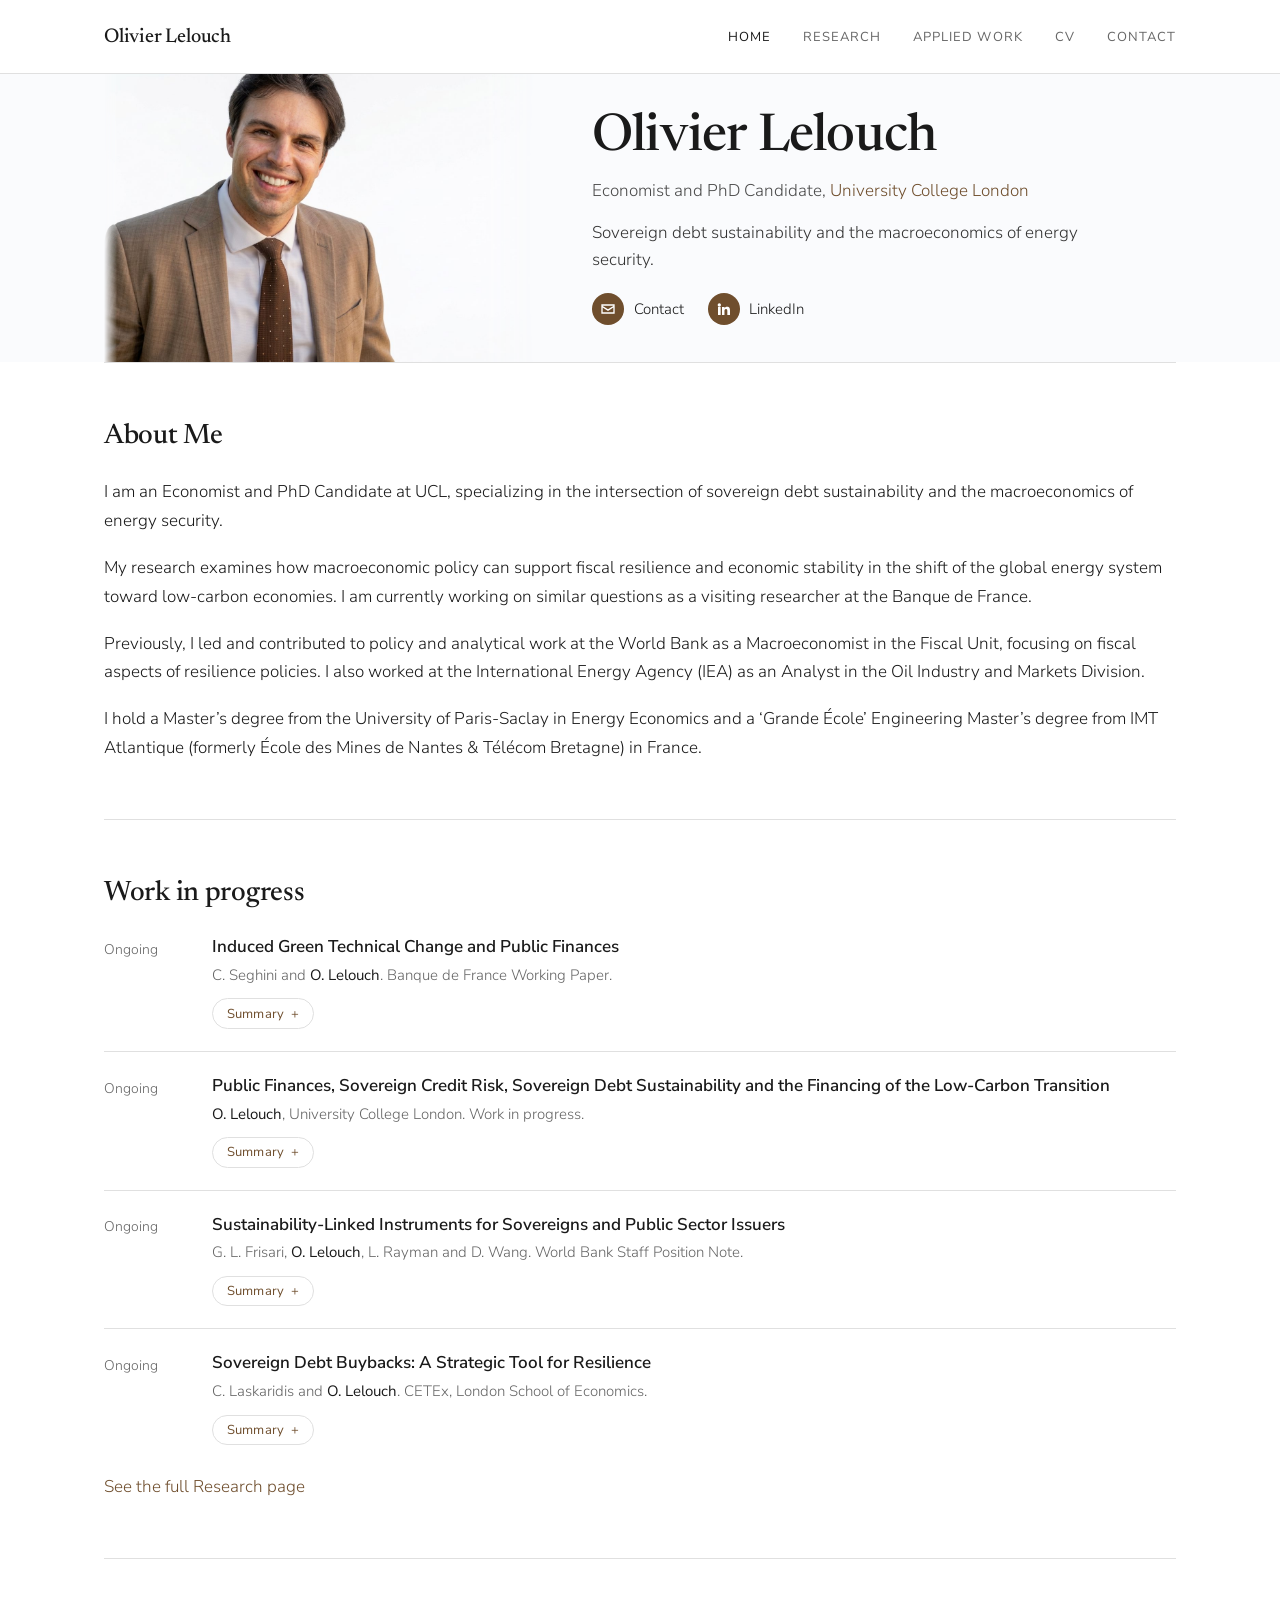
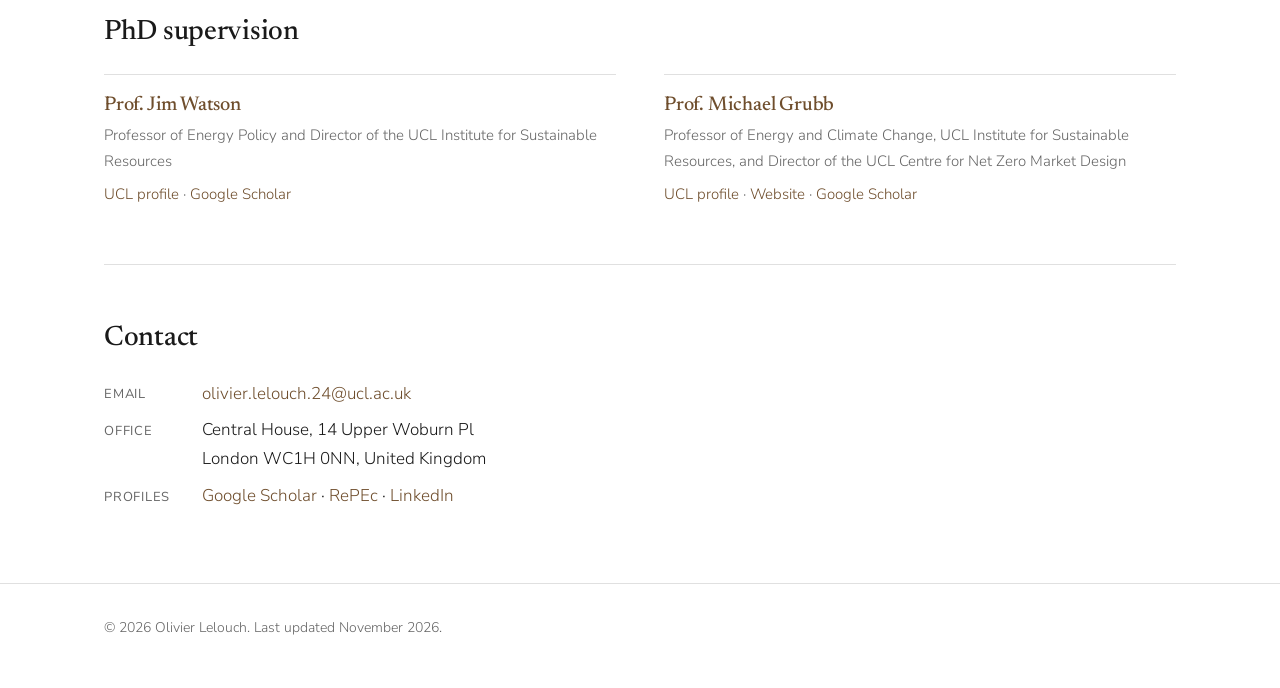
==== commit 38152ea0: "Give the new hero photo and stylesheet fresh URLs Browsers that had the old photo.jpg or style.css c" ====
--- a/index.html
+++ b/index.html
@@ -78,7 +78,7 @@
 <link rel="preconnect" href="https://fonts.googleapis.com">
 <link rel="preconnect" href="https://fonts.gstatic.com" crossorigin>
 <link rel="stylesheet" href="https://fonts.googleapis.com/css2?family=Nunito+Sans:wght@300;400;600&family=Newsreader:opsz,wght@6..72,400;6..72,500&display=swap">
-<link rel="stylesheet" href="style.css">
+<link rel="stylesheet" href="style.css?v=2026-11-09">
 </head>
 <body class="wide">
 
@@ -99,7 +99,7 @@
 <main>
 
   <section class="ribbon" aria-label="Profile">
-    <img class="ribbon-bg" src="assets/photo.jpg" alt="Olivier Lelouch" width="1264" height="842">
+    <img class="ribbon-bg" src="assets/photo-2026-11.jpg" alt="Olivier Lelouch" width="1264" height="842">
     <div class="frame ribbon-inner">
       <div class="ribbon-text">
         <h1>Olivier Lelouch</h1>
--- a/style.css
+++ b/style.css
@@ -100,7 +100,9 @@
 .ribbon-bg {
   position: absolute;
   top: 0;
-  left: 0;
+  /* starts where the page's content starts (the wordmark and the text
+     below), not at the screen's edge */
+  left: calc(max(0px, (100% - 71rem) / 2) + 2rem);
   z-index: -1;
   height: 100%;
   width: auto;
@@ -108,18 +110,19 @@
   display: block;
   /* a short fade on the photo's right edge, which is plain backdrop only,
      hides any seam between the picture and the band colour */
-  -webkit-mask-image: linear-gradient(90deg, #000 88%, transparent);
-  mask-image: linear-gradient(90deg, #000 88%, transparent);
+  /* and a very short one on the left, so the edge where his shoulder is cut
+     reads as soft rather than as the corner of a rectangle */
+  -webkit-mask-image: linear-gradient(90deg, transparent, #000 3%, #000 88%, transparent);
+  mask-image: linear-gradient(90deg, transparent, #000 3%, #000 88%, transparent);
 }
 /* the words start a fixed gap after the photo rather than at the right of the
-   frame, so on a wide monitor they stay beside him instead of drifting off;
-   the subtraction cancels the frame's own centring margin */
+   frame, so on a wide monitor they stay beside him instead of drifting off */
 .ribbon-inner {
   --gap: 3.5rem;
   display: grid;
   grid-template-columns: minmax(0, 36rem);
   align-items: center;
-  padding-left: calc(var(--band-h) * 1.5 + var(--gap) - max(0px, (100% - 71rem) / 2));
+  padding-left: calc(2rem + var(--band-h) * 1.5 + var(--gap));
   /* 288px up to a typical laptop (it was 384px); on bigger screens the band
      grows with the window so he keeps a sensible size next to the bigger text */
   min-height: var(--band-h);
@@ -381,7 +384,7 @@
 @media (min-width: 2200px) { html { font-size: 125%; } }
 @media (max-width: 60rem) {
   .ribbon { --band-h: 16rem; }
-  .ribbon-inner { --gap: 1.5rem; }
+  .ribbon-inner { --gap: 1.25rem; }
   .ribbon-text h1 { font-size: 2.5rem; }
 }
 @media (max-width: 46rem) {
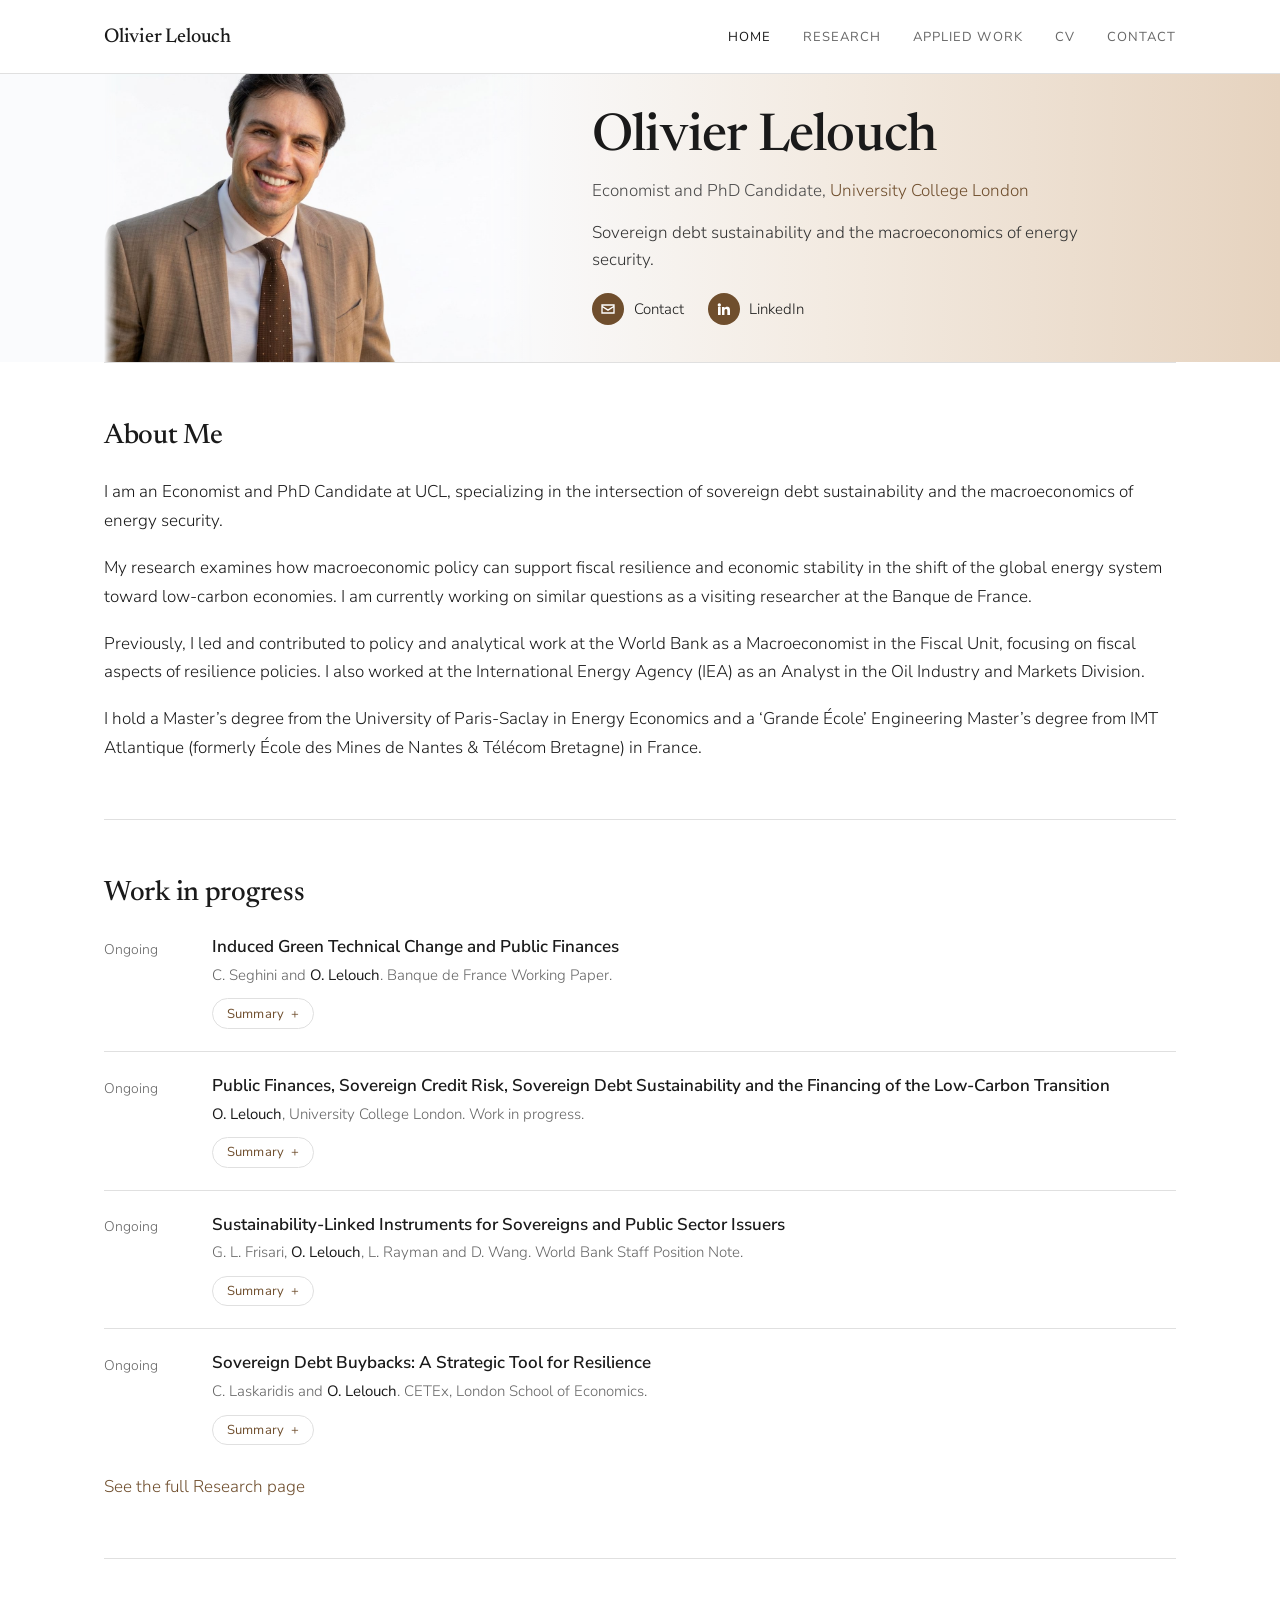
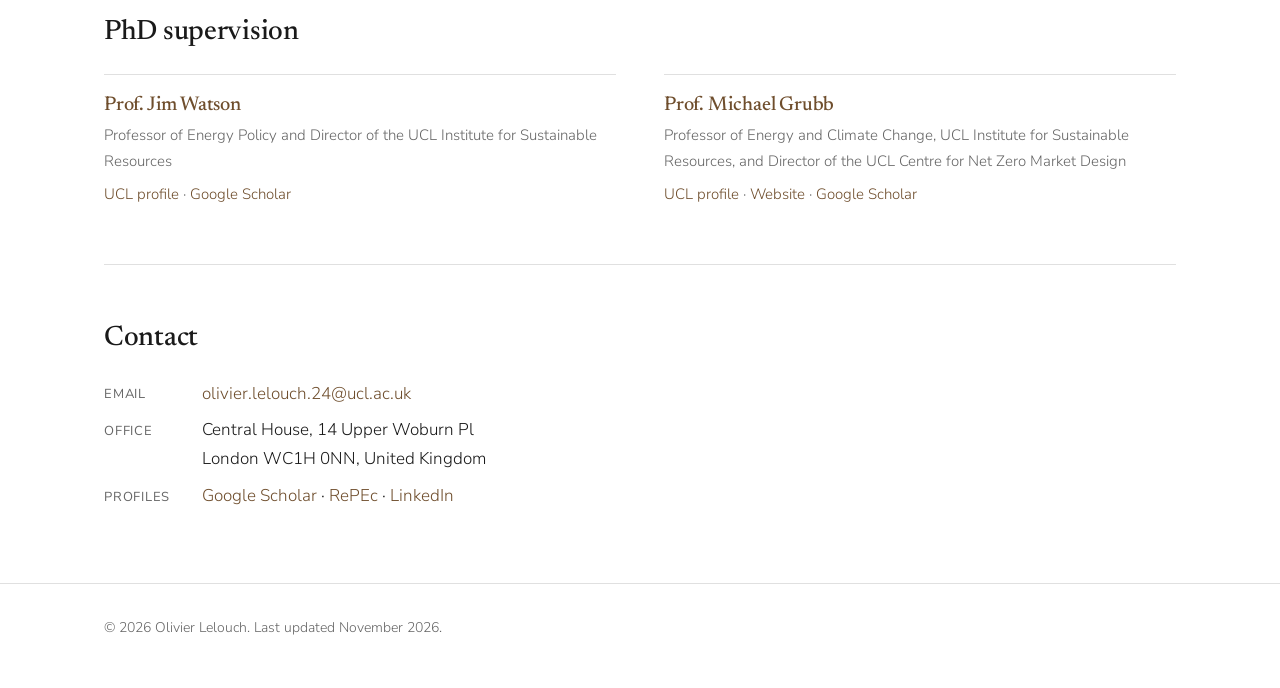
==== commit b5bfef52: "Warm gradient in the hero banner Off-white of the photo up to its right edge, then warming into a li" ====
--- a/index.html
+++ b/index.html
@@ -78,7 +78,7 @@
 <link rel="preconnect" href="https://fonts.googleapis.com">
 <link rel="preconnect" href="https://fonts.gstatic.com" crossorigin>
 <link rel="stylesheet" href="https://fonts.googleapis.com/css2?family=Nunito+Sans:wght@300;400;600&family=Newsreader:opsz,wght@6..72,400;6..72,500&display=swap">
-<link rel="stylesheet" href="style.css?v=2026-11-09">
+<link rel="stylesheet" href="style.css?v=2026-11-10">
 </head>
 <body class="wide">
 
--- a/style.css
+++ b/style.css
@@ -94,7 +94,17 @@
   position: relative;
   isolation: isolate;
   overflow: hidden;
-  background: #fafbfd;
+  /* where the photo ends: the frame's centring margin, its 2rem padding,
+     and the photo's width at band height (3:2) */
+  --photo-end: calc(max(0px, (100% - 71rem) / 2) + 2rem + var(--band-h) * 1.5);
+  /* gradient: the photo's own off-white up to the photo's right edge, so the
+     picture still has no visible border, then warming into a light sand
+     tinted from his suit (#ad8766, hue 28) on the far right */
+  background: #fafbfd linear-gradient(90deg,
+    #fafbfd 0,
+    #fafbfd calc(var(--photo-end) - 3rem),
+    #f3ebe2 calc(var(--photo-end) + 18rem),
+    #e6d3bf 100%);
   color: var(--fg);
 }
 .ribbon-bg {
@@ -388,6 +398,13 @@
   .ribbon-text h1 { font-size: 2.5rem; }
 }
 @media (max-width: 46rem) {
+  /* photo on top, words below: the warmth runs downwards from under the photo */
+  .ribbon {
+    background: #fafbfd linear-gradient(180deg,
+      #fafbfd 0,
+      #fafbfd calc(66.7vw - 1rem),
+      #e9d8c5 100%);
+  }
   .frame { padding-inline: 1.5rem; }
   /* no room beside him on a phone: the photo goes full width at its own
      shape, still uncropped, and the words follow underneath */
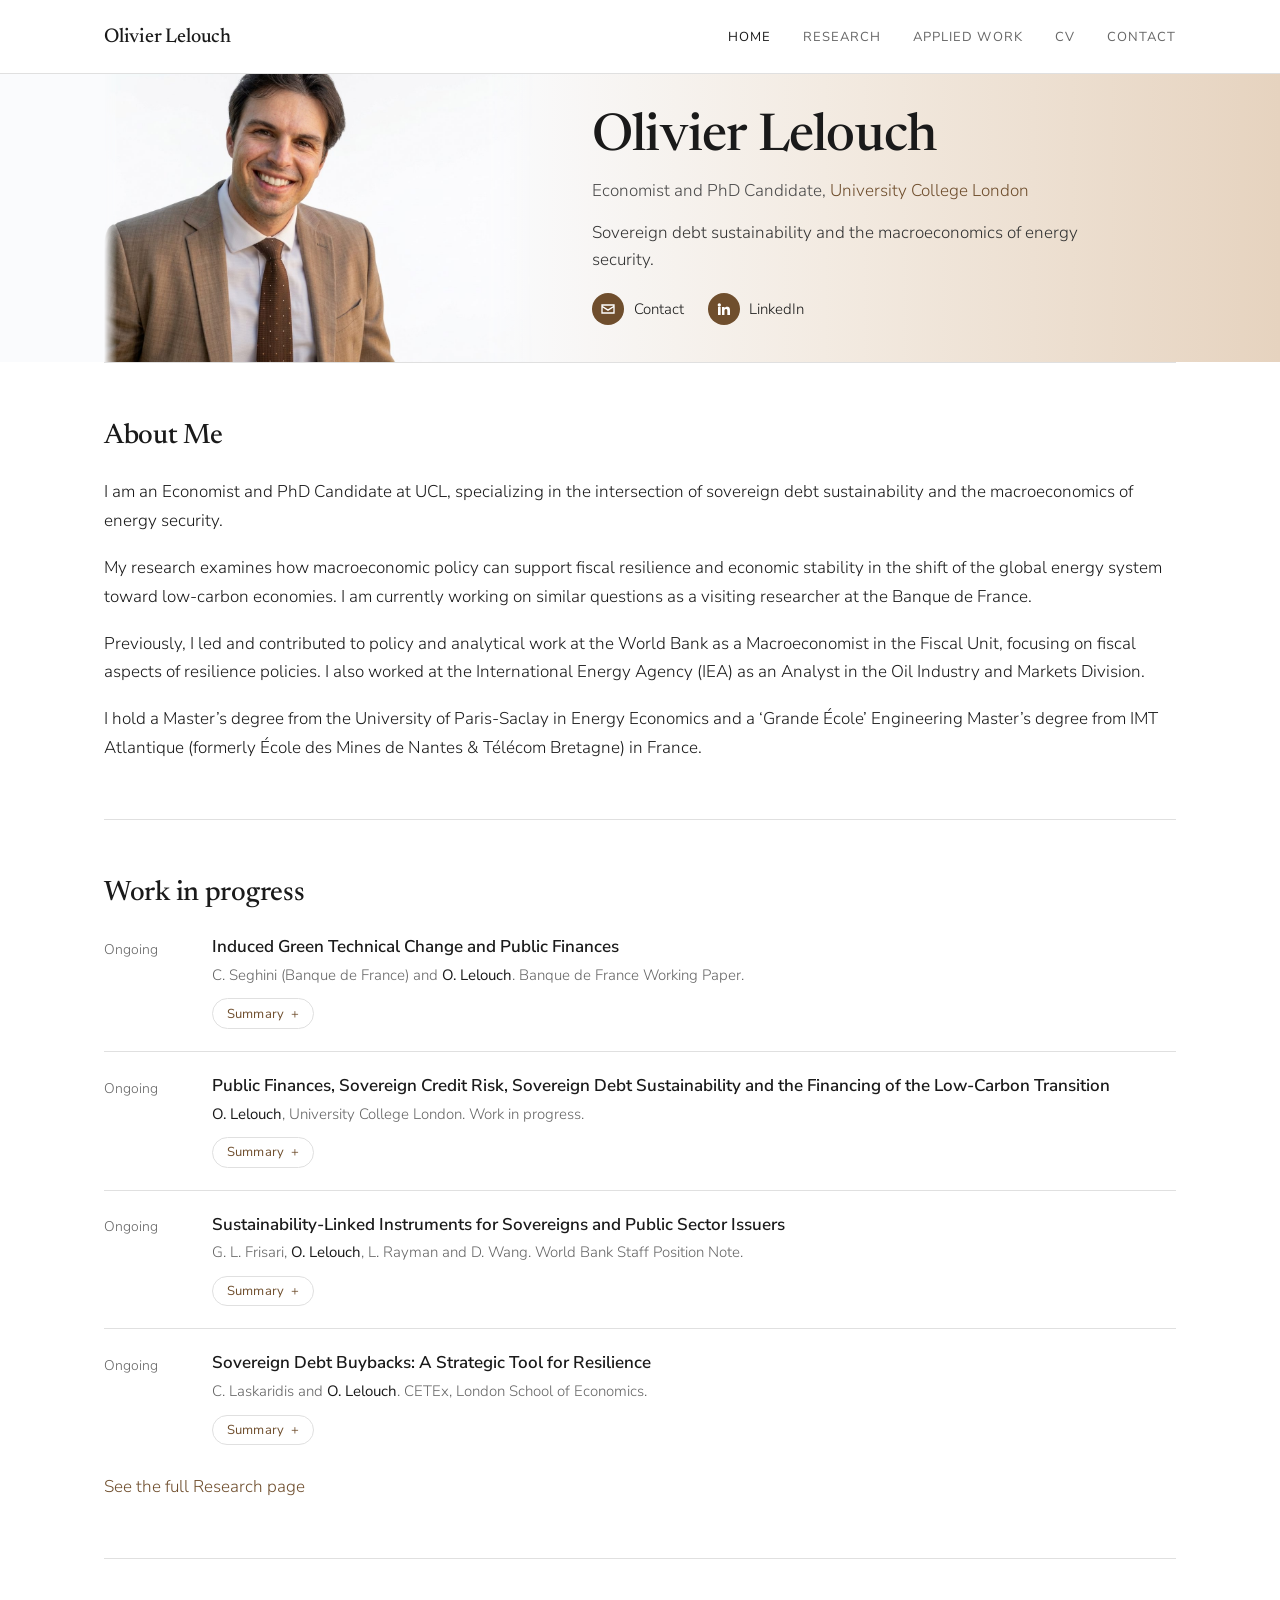
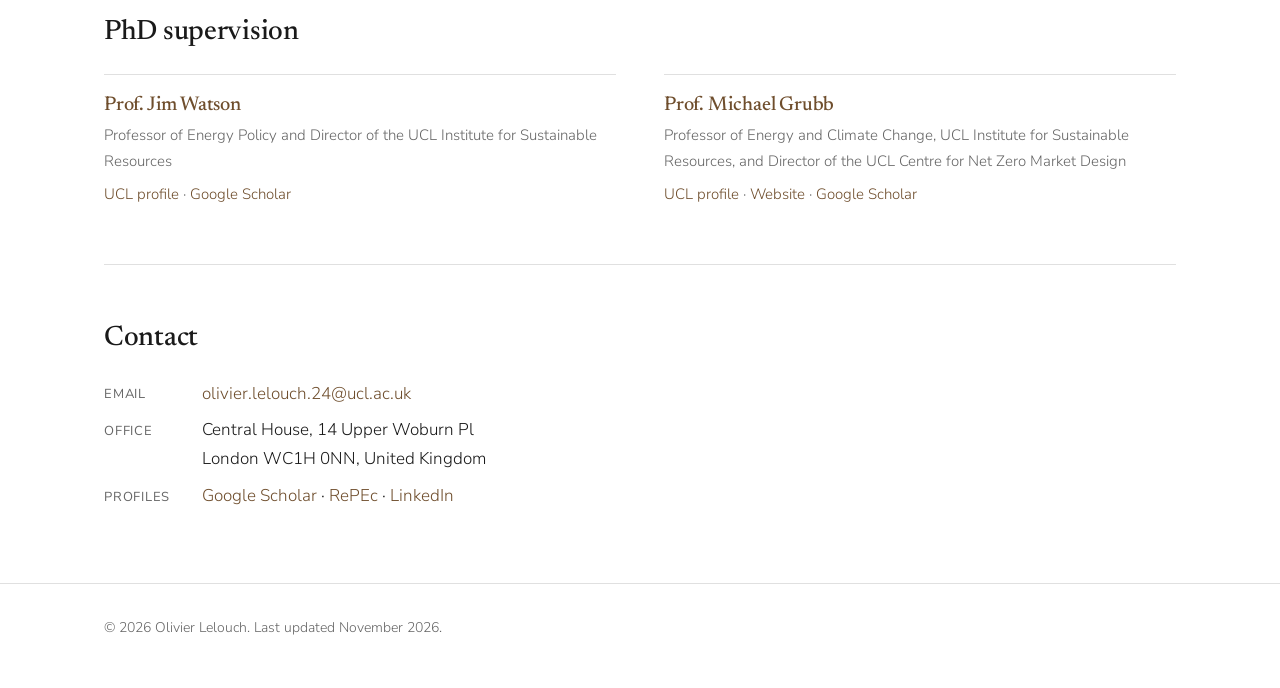
==== commit c1e7bcc7: "Sync CV page with the latest resume Co-Authored-By: Claude Sonnet 5.5 <noreply@anthropic.com> Claude" ====
--- a/index.html
+++ b/index.html
@@ -138,7 +138,7 @@
             <span class="pub-year">Ongoing</span>
             <div class="pub-body">
               <h3>Induced Green Technical Change and Public Finances</h3>
-              <p class="pub-meta">C. Seghini and <span class="me">O. Lelouch</span>. Banque de France Working Paper.</p>
+              <p class="pub-meta">C. Seghini (Banque de France) and <span class="me">O. Lelouch</span>. Banque de France Working Paper.</p>
               <details class="pub-more"><summary>Summary</summary><p class="pub-summary">Studies how endogenous green technical change shapes a shift in the energy mix, and what that shift does to public finances and sovereign risk. It compares policies that encourage green research and development directly, through subsidies, tax credits and public R&amp;D, with those that do so indirectly, through the carbon price, deployment subsidies and the use of carbon revenue. The starting point is the estimated closed-economy New Keynesian model of Seghini and Dees (2026), which includes green and fossil energy and sovereign default risk; the experiment replaces its temporary carbon tax shock with a permanent increase in the carbon tax from one steady state to another. The extension is designed to be portable, adding few enough equations to carry over to GMMET, the institutional benchmark model.</p></details>
             </div>
           </li>
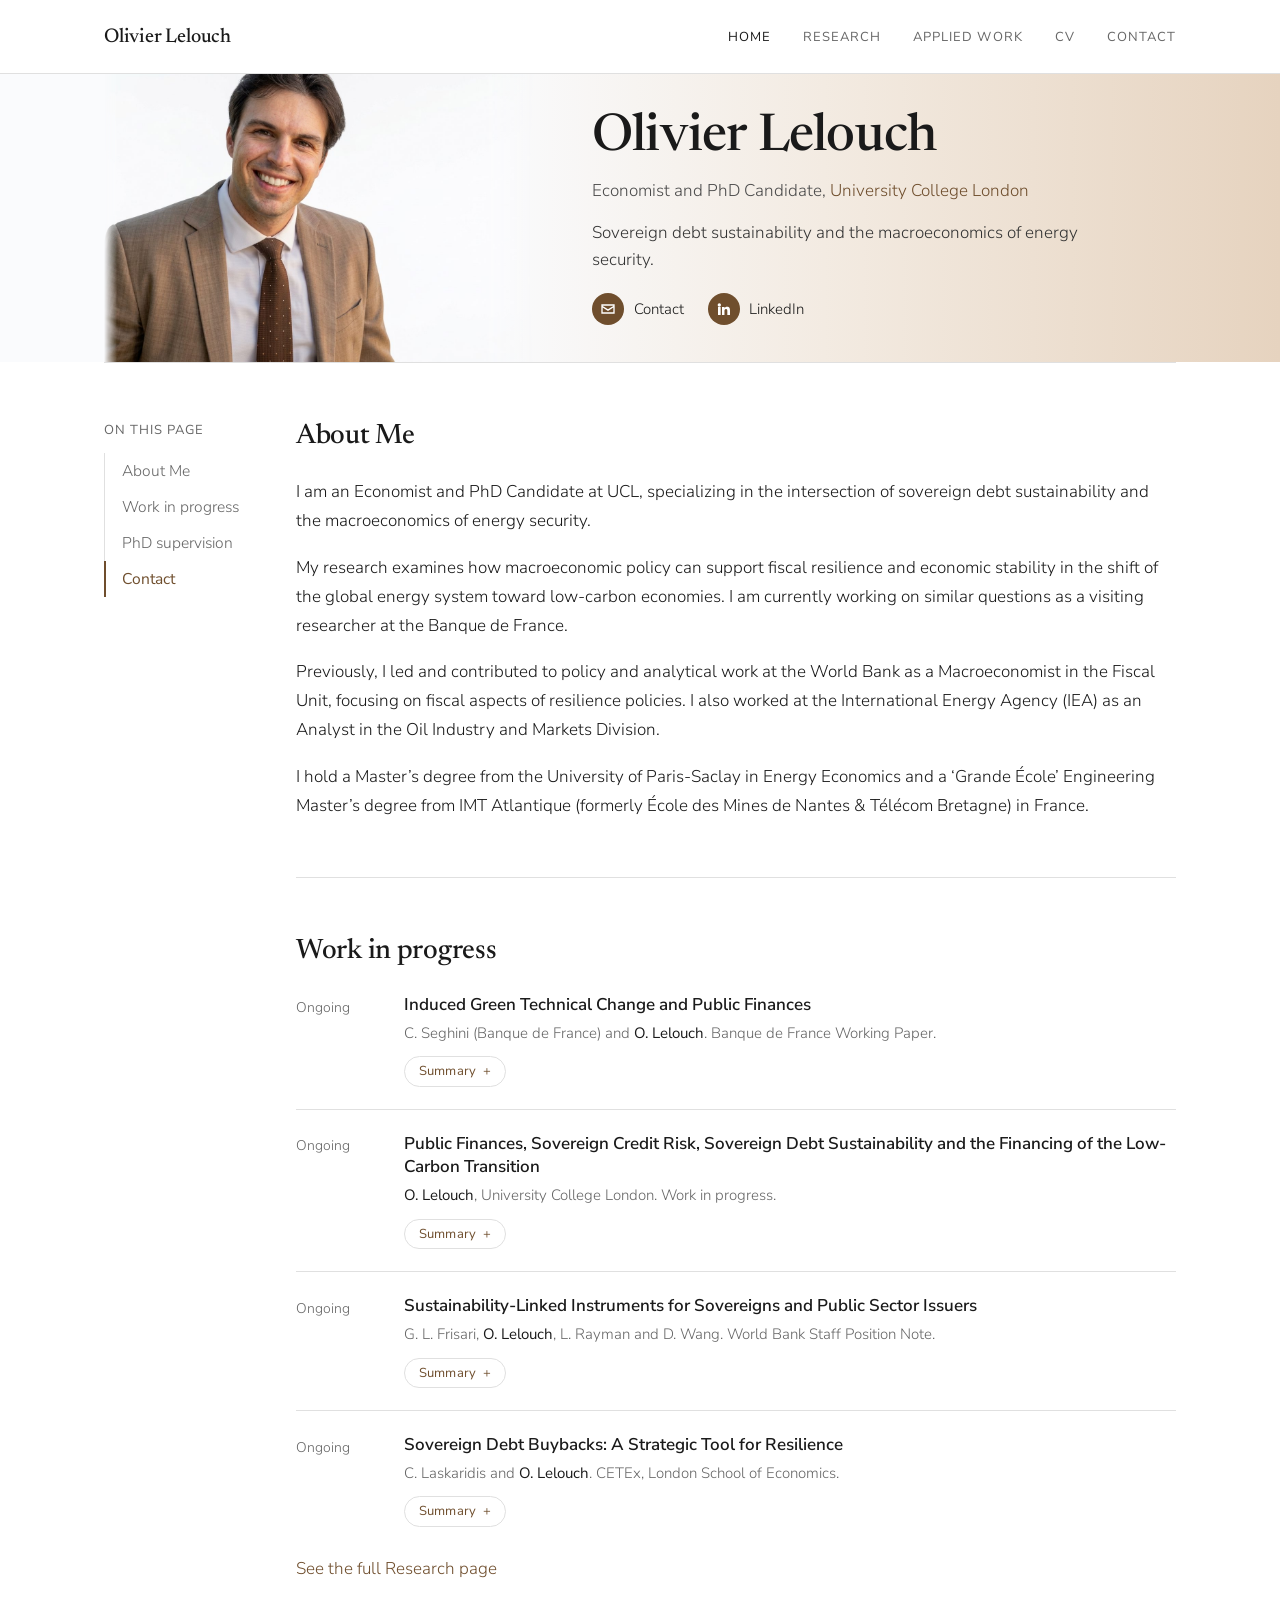
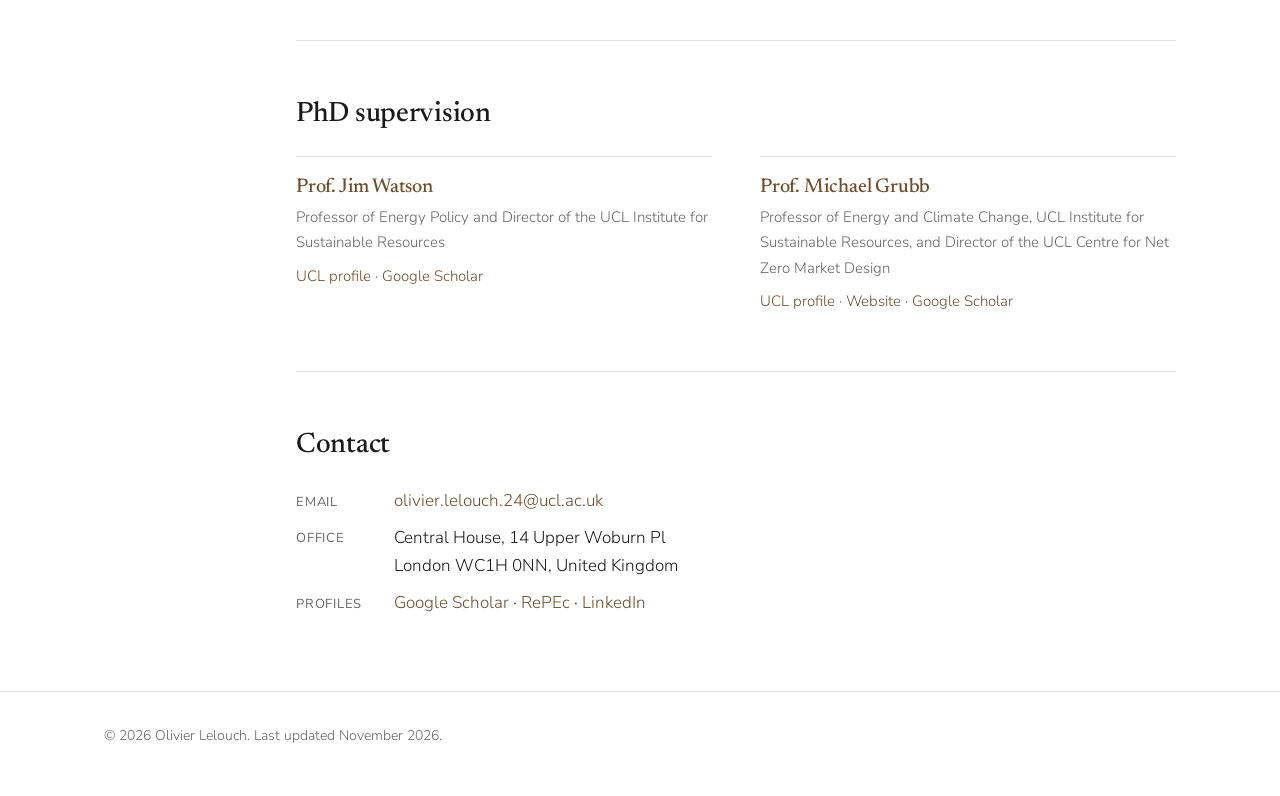
==== commit 5f01d754: "Add the 'On this page' side menu to the home page Reuses the CV page's menu markup, styles and scrol" ====
--- a/index.html
+++ b/index.html
@@ -78,7 +78,7 @@
 <link rel="preconnect" href="https://fonts.googleapis.com">
 <link rel="preconnect" href="https://fonts.gstatic.com" crossorigin>
 <link rel="stylesheet" href="https://fonts.googleapis.com/css2?family=Nunito+Sans:wght@300;400;600&family=Newsreader:opsz,wght@6..72,400;6..72,500&display=swap">
-<link rel="stylesheet" href="style.css?v=2026-11-10">
+<link rel="stylesheet" href="style.css?v=2026-11-10b">
 </head>
 <body class="wide">
 
@@ -120,7 +120,21 @@
   </section>
 
   <div class="frame">
-    <section class="block">
+    <div class="cv-layout">
+      <aside class="cv-toc" aria-label="Sections of this page">
+        <div class="cv-toc-inner">
+        <p class="cv-toc-label">On this page</p>
+        <ul>
+          <li><a href="#about">About Me</a></li>
+          <li><a href="#work-in-progress">Work in progress</a></li>
+          <li><a href="#supervision">PhD supervision</a></li>
+          <li><a href="#contact">Contact</a></li>
+        </ul>
+        </div>
+      </aside>
+      <div class="cv-main">
+
+    <section class="block" id="about">
       <div class="col">
         <h2>About Me</h2>
         <p>I am an Economist and PhD Candidate at UCL, specializing in the intersection of sovereign debt sustainability and the macroeconomics of energy security.</p>
@@ -130,7 +144,7 @@
       </div>
     </section>
 
-    <section class="block">
+    <section class="block" id="work-in-progress">
       <div class="col">
         <h2>Work in progress</h2>
         <ul class="pubs">
@@ -171,7 +185,7 @@
       </div>
     </section>
 
-    <section class="block">
+    <section class="block" id="supervision">
       <div class="col">
         <h2>PhD supervision</h2>
         <ul class="people">
@@ -199,6 +213,9 @@
         </dl>
       </div>
     </section>
+        <div class="cv-end" aria-hidden="true"></div>
+      </div>
+    </div>
   </div>
 
 </main>
@@ -207,6 +224,6 @@
   <div class="frame">© 2026 Olivier Lelouch. Last updated November 2026.</div>
 </footer>
 
-<script src="site.js"></script>
+<script src="site.js?v=2026-11-10b"></script>
 </body>
 </html>
--- a/style.css
+++ b/style.css
@@ -375,6 +375,41 @@
   margin: 0 0 0.75rem;
 }
 .page-head .lede { font-size: 1.125rem; color: var(--muted); margin: 0; }
+
+/* ── CV page: section menu beside the content ──
+   A left column lists the page's sections and stays in view while the
+   sections scroll past. Both columns carry the same top rule, so the grey
+   line still runs the full width of the page. */
+.cv-layout {
+  display: grid;
+  grid-template-columns: 12rem minmax(0, 1fr);
+  margin-top: 0;
+}
+.cv-toc { border-top: 1px solid var(--rule); padding: 3.5rem 2.5rem 0 0; }
+.cv-main section.block:first-child { border-top: 1px solid var(--rule); }
+/* clears the sticky menu bar at the top of the window */
+.cv-toc-inner { position: sticky; top: 6.5rem; }
+.cv-toc-label {
+  margin: 0 0 0.75rem;
+  font-size: 0.8125rem;
+  font-weight: 400;
+  text-transform: uppercase;
+  letter-spacing: 0.08em;
+  color: var(--muted);
+}
+.cv-toc ul { list-style: none; margin: 0; padding: 0; border-left: 1px solid var(--rule); }
+.cv-toc li a {
+  display: block;
+  margin-left: -1px;
+  padding: 0.3rem 0 0.3rem 1rem;
+  border-left: 2px solid transparent;
+  color: var(--muted);
+  font-size: 0.975rem;
+  transition: color 0.2s ease, border-color 0.2s ease;
+}
+.cv-toc li a:hover { color: var(--fg); text-decoration: none; }
+.cv-toc li a.active { color: var(--link); border-left-color: var(--link); font-weight: 400; }
+.cv-end { height: 1px; }
 
 /* ── Footer ── */
 .footer {
@@ -429,6 +464,13 @@
   .pub-year, .entry-year { padding-top: 0; }
   .facts { grid-template-columns: 1fr; gap: 0.15rem; }
   .facts dt { padding-top: 0.75rem; }
+  /* phones: no room for a side column, so the menu becomes a short row of
+     links under the page title and scrolls away with the page */
+  .cv-layout { grid-template-columns: minmax(0, 1fr); }
+  .cv-toc { padding: 1.25rem 0; }
+  .cv-toc-inner { position: static; }
+  .cv-toc ul { border-left: 0; display: flex; flex-wrap: wrap; gap: 0.4rem 1.25rem; }
+  .cv-toc li a { margin-left: 0; padding: 0; border-left: 0; }
 }
 @media (max-width: 28rem) {
   .ribbon-text h1 { font-size: 2rem; }
@@ -436,7 +478,7 @@
 
 @media (prefers-reduced-motion: reduce) {
   html { scroll-behavior: auto; }
-  .nav, .button { transition: none; }
+  .nav, .button, .cv-toc li a { transition: none; }
 }
 
 /* "Summary" toggle under each Research / Applied work entry */
